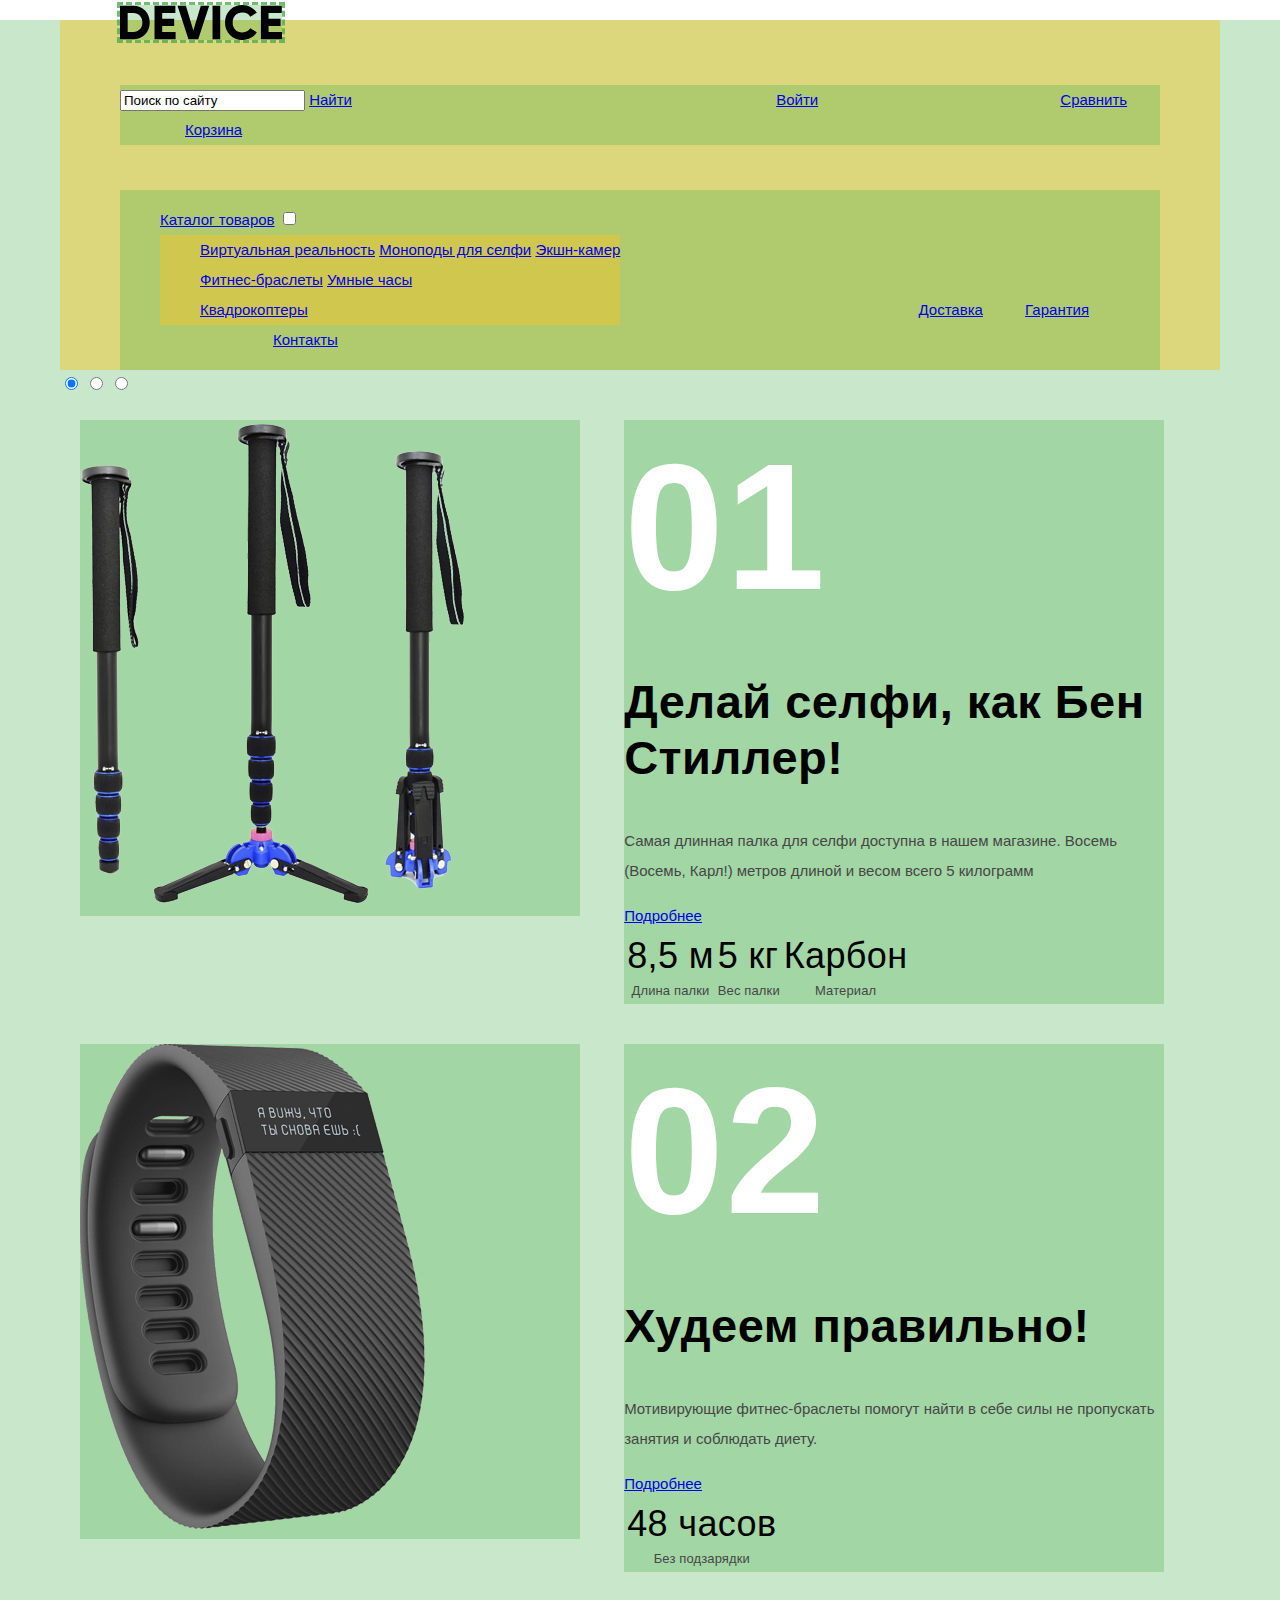
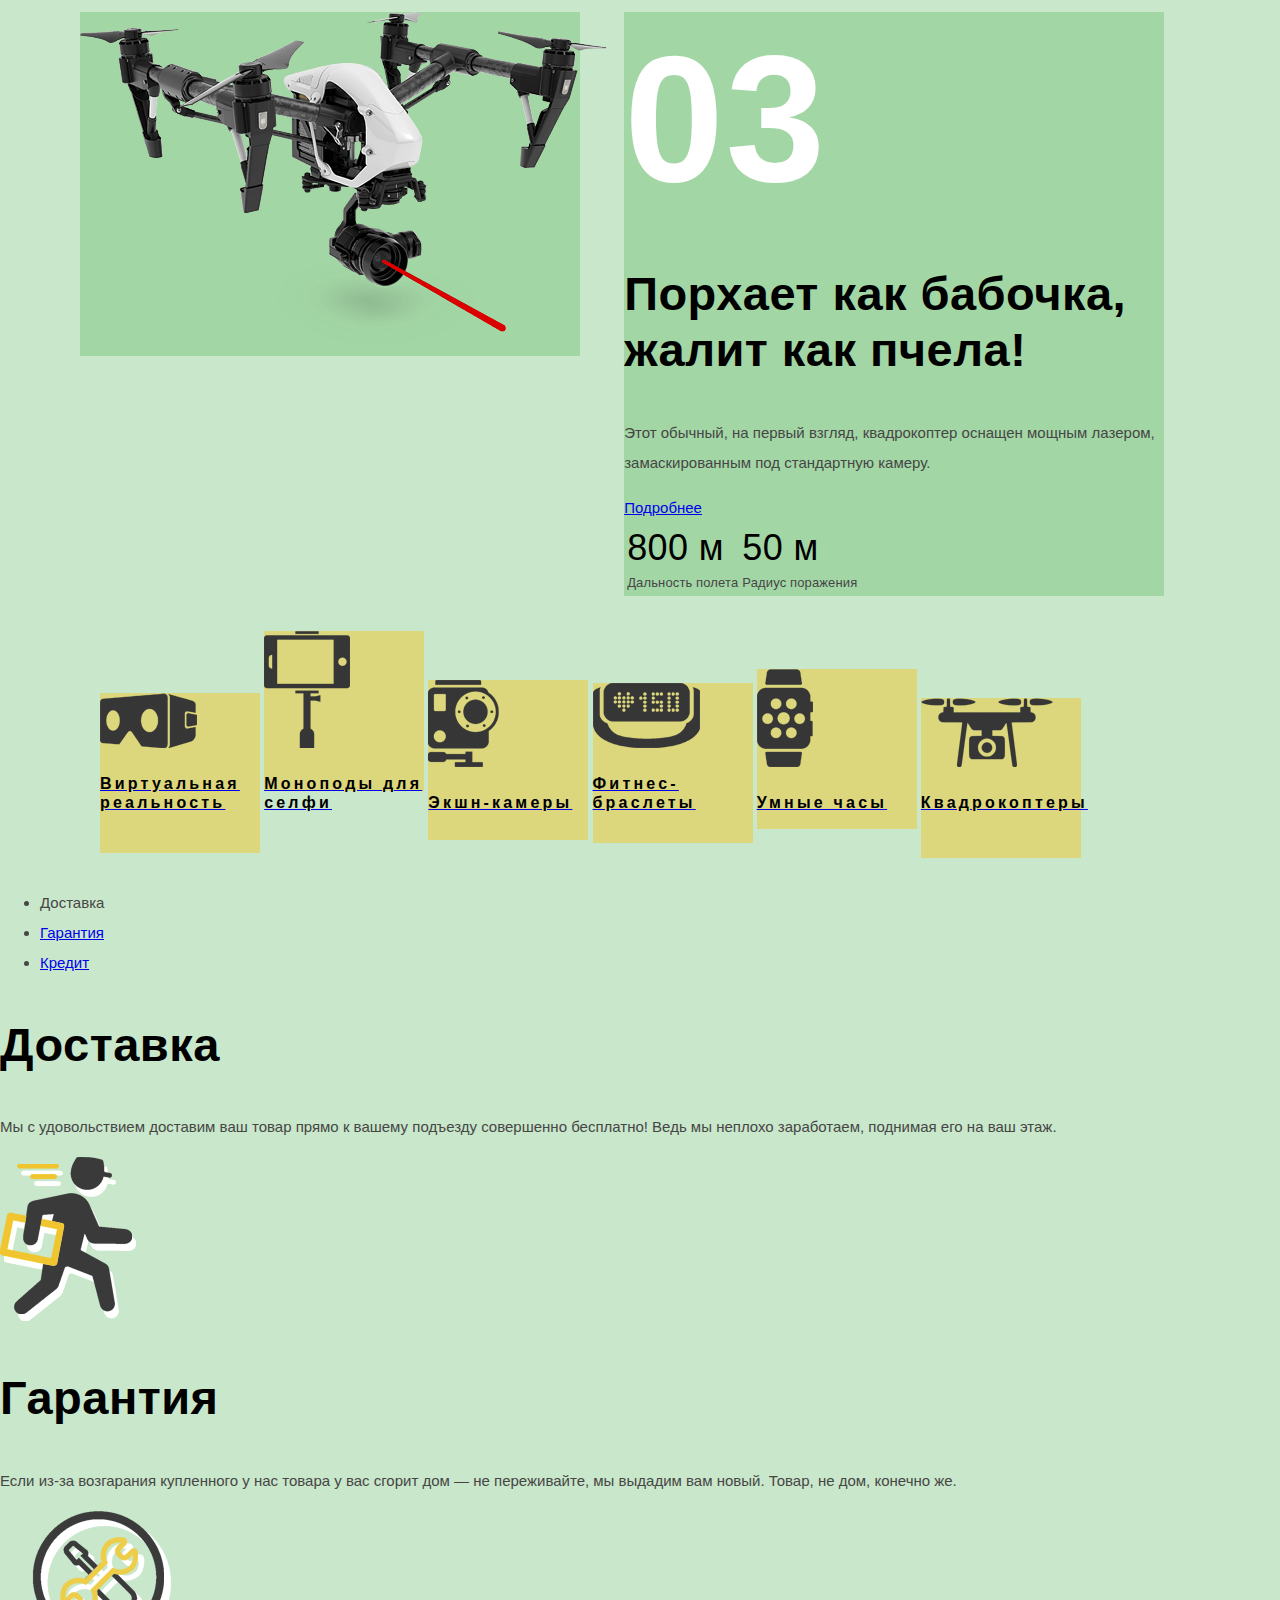
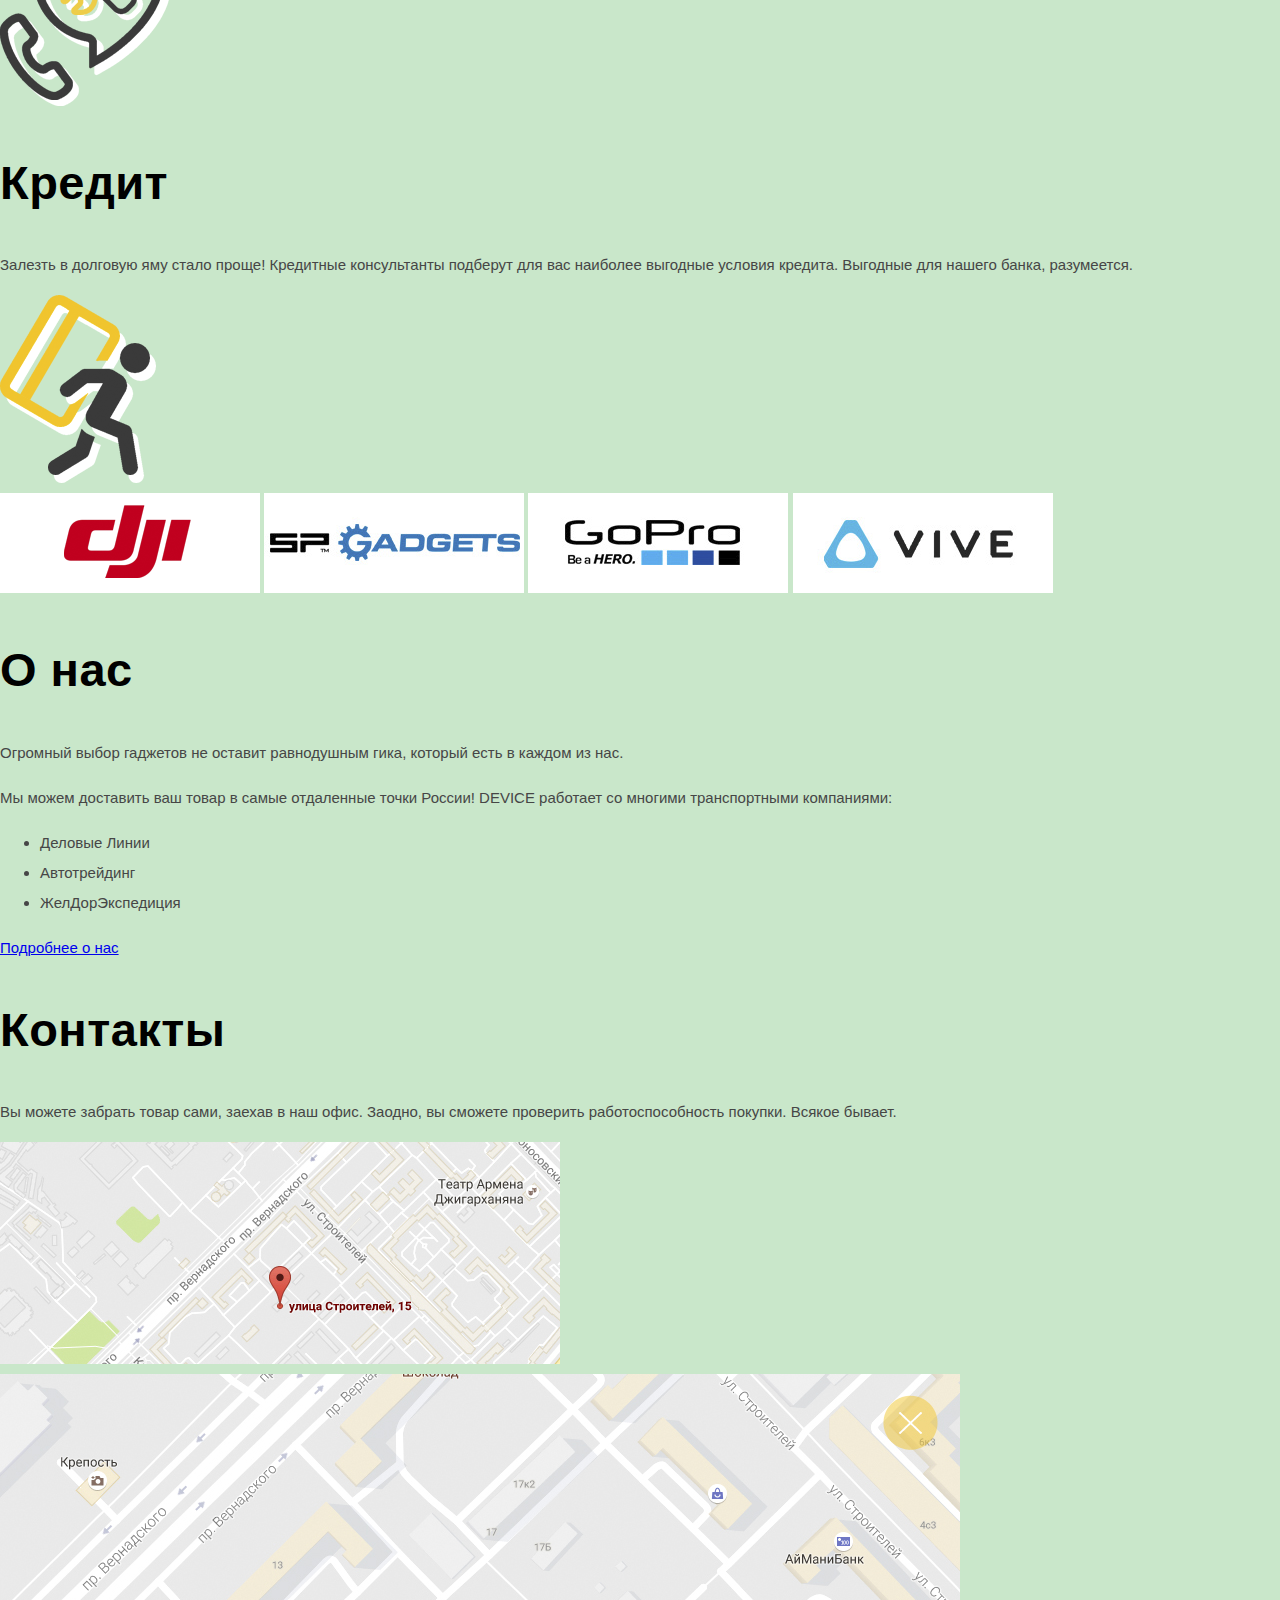
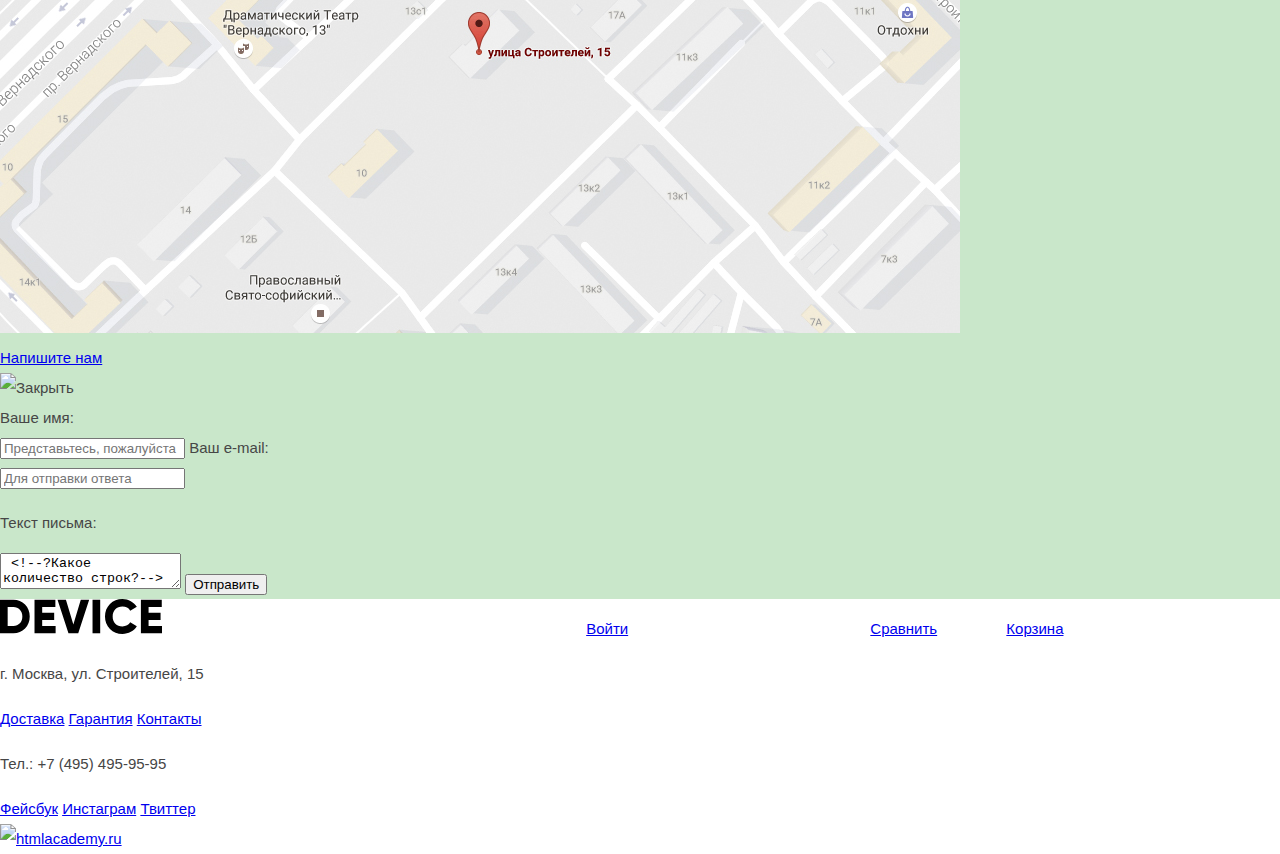
==== index.html @ c446b97e "Правки в главную" ====
<!DOCTYPE html>
<html lang="ru">
  <head>
    <meta charset="utf-8">
    <title>HTML Academy: Девайс</title>
    <link href="css/style.css" rel="stylesheet">
  </head>
  <body>
    <header class="main-header">
      <div class="header-container">
        <img class="header-logo" src="img/logo-device.svg"
        width="162" height="35" alt="Возможно лучший магазин для гиков)">
        <!--Контейнер с полем поиска, ссылками:
        на профиль, выйти, сравнить, корзина-->
        <div class="user-block">
          <input class="user-block-search" type="text" name="search"
          value="Поиск по сайту">
          <a class="btn-search" href="#">Найти</a> <!--?Кнопка Найти уникальная?-->
          <a class="user-block-login" href="#">Войти</a>
          <a class="user-block-compare" href="#">Сравнить</a>
          <a class="user-block-basket" href="#">Корзина</a>
        </div>
        <!--Главное меню и выпадающее-->
        <nav class="main-nav">
          <ul class="main-nav-items">
            <li class="main-nav-item">
              <a class="main-nav-link" href="#">Каталог товаров</a>
              <input class="catalog-menu catalog-menu-active" type="checkbox"
              name="plus">
              <!--Выпадающее меню-->
              <ul id="sub-nav-items-col-1" class="sub-nav-items">
                <li class="sub-nav-item">
                  <a class="sub-nav-link" href="#">Виртуальная реальность</a>
                </li>
                <li class="sub-nav-item">
                  <a class="sub-nav-link" href="#">Моноподы для селфи</a>
                </li>
                <li class="sub-nav-item">
                  <a class="sub-nav-link" href="#">Экшн-камер</a>
                </li>
              </ul>
              <ul id="sub-nav-items-col-2" class="sub-nav-items">
                <li class="sub-nav-item">
                  <a class="sub-nav-link" href="#">Фитнес-браслеты</a>
                </li>
                <li class="sub-nav-item">
                  <a class="sub-nav-link" href="#">Умные часы</a>
                </li>
              </ul>
              <ul id="sub-nav-items-col-3" class="sub-nav-items">
                <li class="sub-nav-item">
                  <a class="sub-nav-link" href="#">Квадрокоптеры</a>
                </li>
              </ul>
            </li>
            <li class="main-nav-item">
              <a class="main-nav-link" href="#">Доставка</a>
            </li>
            <li class="main-nav-item">
              <a class="main-nav-link" href="#">Гарантия</a>
            </li>
            <li class="main-nav-item">
              <a class="main-nav-link" href="#">Контакты</a>
            </li>
          </ul>
        </nav>
      </div>
    </header>
    <main class="page-main">
      <!--Контейнер со слайдерами-->
      <div class="slider-position">
        <div class="slider-container">
          <!--Порядковый индикатор слайдера-->
          <div class="slide-indicator">
            <!--<ul class="slider-choice">
              <li class="choice-item choice-item-active">
                <a></a>
              </li>
              <li class="choice-item">
                <a href="#"></a>
              </li>
              <li class="choice-item">
                <a href="#"></a>
              </li>
            </ul>-->
            <label for="slider-1">
              <input class="choice-item" id="slider-1" type="radio" name="slider-choice" checked>
            </label>
            <label for="slider-2">
              <input class="choice-item" id="slider-2" type="radio" name="slider-choice">
            </label>
            <label for="slider-3">
              <input class="choice-item" id="slider-3" type="radio" name="slider-choice">
            </label>
          </div>
          <!--Первый слайдер-->
          <div id="index-slider-1" class="index-slide">
            <div class="slider-img">
              <img src="img/index-slider-item-1.png" width="384" height="486"
              alt="Самая длинная палка для селфи">
            </div>
            <div class="slider-content">
              <!--Контейнер—черта-->
              <div class="stroke stroke-white"></div>
              <span class="slider-number">01</span>
              <h2 class="index-content-header">Делай селфи, как Бен Стиллер!</h2>
              <p class="slider-content-txt">Самая длинная палка для селфи
                доступна в нашем магазине. Восемь (Восемь, Карл!)
                метров длиной и весом всего 5 килограмм
              </p>
              <!--Ссылка Подробнее с оформлением-->
              <div class="btn-wrap">
                <a class="btn" href="#">Подробнее</a>
                <div class="btn-stroke">
                </div>
              </div>
              <table class="slider-table">
                <tr>
                  <td>8,5 м</td>
                  <td>5 кг</td>
                  <td>Карбон</td>
                </tr>
                <tr>
                  <th>Длина палки</th>
                  <th>Вес палки</th>
                  <th>Материал</th>
                </tr>
              </table>
            </div>
          </div>
          <!--Второй слайдер-->
          <div id="index-slider-2" class="index-slide">
            <div class="slider-img">
              <img src="img/index-slider-item-2.png" width="345" height="485"
              alt="Мотивирующие фитнес-браслеты">
            </div>
            <div class="slider-content">
              <!--Контейнер—черта-->
              <div class="stroke stroke-white"></div>
              <span class="slider-number">02</span>
              <h2 class="index-content-header">Худеем правильно!</h2>
              <p class="slider-content-txt">
                Мотивирующие фитнес-браслеты помогут найти
                в себе силы не пропускать занятия и соблюдать диету.
              </p>
              <!--Ссылка Подробнее с оформлением-->
              <div class="btn-wrap">
                <a class="btn" href="#">Подробнее</a>
                <div class="btn-stroke">
                </div>
              </div>
              <table class="slider-table">
                <tr>
                  <td>48 часов</td>
                </tr>
                <tr>
                  <th>Без подзарядки</th>
                </tr>
              </table>
            </div>
          </div>
          <!--Третий слайдер-->
          <div id="index-slider-3" class="index-slide">
            <div class="slider-img">
              <img src="img/index-slider-item-3.png" width="526" height="334"
              alt="Квадрокоптер оснащен мощным лазером">
            </div>
            <div class="slider-content">
              <!--Контейнер—черта-->
              <div class="stroke stroke-white"></div>
              <span class="slider-number">03</span>
              <h2 class="index-content-header">Порхает как бабочка,
                жалит как пчела!</h2>
              <p class="slider-content-txt">Этот обычный, на первый взгляд,
                квадрокоптер оснащен мощным лазером,
                замаскированным под стандартную камеру.</p>
                <!--Ссылка Подробнее с оформлением-->
                <div class="btn-wrap">
                  <a class="btn" href="#">Подробнее</a>
                  <div class="btn-stroke">
                  </div>
                </div>
              <table class="slider-table">
                <tr>
                  <td>800 м</td>
                  <td>50 м</td>
                </tr>
                <tr>
                  <th>Дальность полета</th>
                  <th>Радиус поражения</th>
                </tr>
              </table>
            </div>
          </div>
        </div>
      </div>
      <!--Контейнер с популярными товарами-->
      <div class="popular-position">
        <div class="popular-container">
          <ul class="popular-items">
            <li class="popular-item">
              <a class="popular-link" href="#">
                <div class="popular-link-square">
                  <img src="img/index-popular-item-1.png" width="97" height="55"
                  alt="Виртуальная реальность">
                </div>
                <p>Виртуальная реальность</p>
              </a>
            </li>
            <li class="popular-item">
              <a class="popular-link" href="#">
                <div class="popular-link-square">
                  <img src="img/index-popular-item-2.png" width="86" height="117"
                  alt="Моноподы для селфи">
                </div>
                <p>Моноподы для селфи</p>
              </a>
            </li>
            <li class="popular-item">
              <a class="popular-link" href="#">
                <div class="popular-link-square">
                  <img src="img/index-popular-item-3.png" width="71" height="87"
                  alt="Экшн-камеры">
                </div>
                <p>Экшн-камеры</p>
              </a>
            </li>
            <li class="popular-item">
              <a class="popular-link" href="#">
                <div class="popular-link-square">
                  <img src="img/index-popular-item-4.png" width="107" height="65"
                  alt="Фитнес-браслеты">
                </div>
                <p>Фитнес-браслеты</p>
              </a>
            </li>
            <li class="popular-item">
              <a class="popular-link" href="#">
                <div class="popular-link-square">
                  <img src="img/index-popular-item-5.png" width="56" height="98"
                  alt="Умные часы">
                </div>
                <p>Умные часы</p>
              </a>
            </li>
            <li class="popular-item">
              <a class="popular-link" href="#">
                <div class="popular-link-square">
                  <img src="img/index-popular-item-6.png" width="132" height="69"
                  alt="Квадрокоптеры">
                </div>
                <p>Квадрокоптеры</p>
              </a>
            </li>
          </ul>
        </div>
      </div>
      <!--Доставка Гарантия Кредит-->
      <div class="services-position"> <!--?Для этого контейнера будем прописывать серый фон?-->
        <div class="services-container">
          <ul class="services-items">
            <li class="services-item services-item-active"><a>Доставка</a></li>
            <li class="services-item"><a href="#">Гарантия</a></li>
            <li class="services-item"><a href="#">Кредит</a></li>
          </ul>
          <div id="services-slider-1" class="services-slide">
            <div class="services-slide-content">
              <h2 class="index-content-header">Доставка</h2>
              <p class="services-item-txt">Мы с удовольствием доставим ваш товар
                прямо к вашему подъезду совершенно бесплатно!
                Ведь мы неплохо заработаем, поднимая его на ваш этаж.
              </p>
            </div>
            <div class="services-slide-sign">
              <img class="services-img" src="img/index-services-delivery-1.png"
              width="136" height="164" alt="Доставка">
            </div>
          </div>
          <div id="services-slider-2" class="services-slide">
            <div class="services-slide-content">
              <h2 class="index-content-header">Гарантия</h2>
              <p class="services-item-txt">Если из-за возгарания купленного у нас
                товара у вас сгорит дом — не переживайте, мы выдадим вам новый.
                Товар, не дом, конечно же.
              </p>
            </div>
            <div class="services-slide-sign">
              <img class="services-img" src="img/index-services-warranty-2.png"
              width="171" height="195" alt="Гарантия">
            </div>
          </div>
          <div id="services-slider-3" class="services-slide">
            <div class="services-slide-content">
              <h2 class="index-content-header">Кредит</h2>
              <p class="services-item-txt">Залезть в долговую яму стало проще!
                Кредитные консультанты подберут для вас наиболее выгодные условия
                кредита. Выгодные для нашего банка, разумеется.
              </p>
            </div>
            <div class="services-slide-sign">
              <img class="services-img" src="img/index-services-credit-3.png"
              width="156" height="188" alt="Кредит">
            </div>
          </div>
        </div>
      </div>
      <!--Логотипы партнеров-->
      <div class="index-logos-position">
        <div class="index-logos-container">
          <img class="index-logos-item" src="img/index-logos-dji-1.png"
          width="260" height="100" alt="DJI">
          <img class="index-logos-item" src="img/index-logos-spgadgets-2.png"
          width="260" height="100" alt="SP Gadjets">
          <img class="index-logos-item" src="img/index-logos-gopro-3.png"
          width="260" height="100" alt="Go Pro">
          <img class="index-logos-item" src="img/index-logos-vive-4.png"
          width="260" height="100" alt="VIVE">
        </div>
      </div>
      <!--О нас и Контакты-->
      <div class="info-contacts-position">
        <div class="info-contacts-container">
          <!--О нас-->
          <div class="info-contacts-about">
            <div class="stroke stroke-black">
            </div>
            <h2 class="index-content-header">О нас</h2>
            <p class="about-us-txt">Огромный выбор гаджетов
              не оставит равнодушным гика, который есть в каждом из нас.
            </p>
            <p class="about-us-txt">Мы можем доставить ваш товар
              в самые отдаленные точки России! DEVICE работает со многими
              транспортными компаниями:
            </p>
            <!--Список транспортных компаний-->
            <ul class="about-us-trans-partners">
              <li class="trans-partners-item">
                Деловые Линии
              </li>
              <li class="trans-partners-item">
                Автотрейдинг
              </li>
              <li class="trans-partners-item">
                ЖелДорЭкспедиция
              </li>
            </ul>
            <a class="btn" href="#">Подробнее о нас</a>
          </div>
          <!--Контакты-->
          <div class="info-contacts-find-us">
            <div class="stroke stroke-black">
            </div>
            <h2 class="index-content-header">Контакты</h2>
            <p class="find-us-txt">Вы можете забрать товар сами,
              заехав в наш офис. Заодно, вы сможете проверить работоспособность
              покупки. Всякое бывает.
            </p>
            <a class="find-us-map">
              <img src="img/index-map-1.jpg" width="560px" height="222px"
              alt="Карта">
            </a>
            <!--Попап с картой-->
            <div class="find-us-map-popup">
              <img src="img/index-map-popup-2.jpg" width="960px" height="559px"
              alt="Карта">
              <a class="btn btn-close"></a>
            </div>
            <a class="btn" href="#">Напишите нам</a>
            <!--Контейнер с формой обратной связи-->
            <div class="form-write-us-card">
              <!--Закрыть форму-->
              <a class="btn btn-close">
                <img src="http://placehold.it/150x100" width="54px"
                height="54px" alt="Закрыть"></a>
              <form class="form-write-us" action="" method="post"> <!--?Какой action=""?-->
                <label>Ваше имя:<br>
                  <input id="customer-name" type="text" name="name" value=""
                  placeholder="Представьтесь, пожалуйста">
                </label>
                <label>Ваш e-mail:<br>
                  <input id="customer-email" type="email" name="email" value=""
                  placeholder="Для отправки ответа">
                </label>
                <p>Текст письма:</p>
                <textarea id="customer-comment" name="comment" rows=""> <!--?Какое количество строк?-->
                  В свободной форме
                </textarea>
                <button class="btn" type="button">Отправить</button>
              </form>
            </div>
          </div>
        </div>
      </div>
    </main>
    <footer class="main-footer">
      <div class="footer-container">
        <!--Контейнер с лого, войти, сравнить, корзина-->
        <div class="footer-user-block">
          <img class="footer-logo" src="img/logo-device.svg"
          width="162" height="35" alt="Возможно лучший магазин для гиков)">
          <a class="user-block-login" href="#">Войти</a>
          <a class="user-block-compare" href="#">Сравнить</a>
          <a class="user-block-basket" href="#">Корзина</a>
        </div>
        <!--Контейнер с телефоном, пунктами меню-->
        <div class="footer-nav-contacts">
          <p class="footer-address">г. Москва, ул. Строителей, 15</p>
          <a class="footer-nav-link" href="#">Доставка</a>
          <a class="footer-nav-link" href="#">Гарантия</a>
          <a class="footer-nav-link" href="#">Контакты</a>
          <p class="footer-phone">Тел.: +7 (495) 495-95-95</p>
        </div>
        <!--Контейнер с чертой, кнопками соцсетей, ссылкой на HTML academy-->
        <div class="footer-social">
          <div class="stroke stroke-yellow"></div>
          <div class="footer-social-items">
            <a class="social-btn social-btn-fb" href="#">Фейсбук</a>
            <a class="social-btn social-btn-insta" href="#">Инстаграм</a>
            <a class="social-btn social-btn-twi" href="#">Твиттер</a>
          </div>
          <div class="footer-copyright">
            <a class="footer-copyright-link"
            href="https://htmlacademy.ru/intensive/htmlcss">
              <img src="img/icon-HTMLacademy-logo.svg" width="27px" height="34px"
              alt="htmlacademy.ru">
            </a>
          </div>
        </div>
      </div>
    </footer>
</body>
</html>
---- css/style.css ----
@import "header.css";
 @import "user_block.css";
 @import "main_nav.css";
 @import "page_main.css";
 @import "sliders.css";
 @import "popular.css";

body {
  font: 300 15px / 30px OpenSans, sans-serif;
  color: #464646;
  margin: 0;
  padding: 0;
}

* {
  box-sizing: border-box;
}


/*Заголовок (слайдер)*/
.index-content-header {
  font: 800 47px / 56.4px Gilroy, sans-serif;
  letter-spacing: 0.47px;
  color: #000000;
}

/*Порядковый номер (слайдер)*/
.slider-number {
  font: 800 179.2px / 215.04px Gilroy, sans-serif;
  letter-spacing: 1.792px;
  color: #ffffff;
}

/*Заголовок таблицы (слайдер)*/
.slider-table th {
  font: 300 13px / 20px Open Sans, sans-serif;
  letter-spacing: 0.13px;
  color: #464646;
}

/*Текст в таблице (слайдер)*/
.slider-table td {
  font: 300 36px / 43.2px Gilroy, sans-serif;
  letter-spacing: 0.36px;
  color: #000000;
}

/*Заголовок каталога*/
.main-title {
  font: 800 47px / 56.4px Gilroy, sans-serif;
  letter-spacing: 0.47px;
  color: #000000;
}

/*Заголовок фильтра*/
.filter-title {
  font: 800 16px / 19.2px Gilroy, sans-serif;
  letter-spacing: 3.2px;
  color: #000000;
}

/*Заголовок сортировки*/
.catalog-sort-title {
  font: 800 16px / 19.2px Gilroy, sans-serif;
  letter-spacing: 3.2px;
  color: #000000;
}
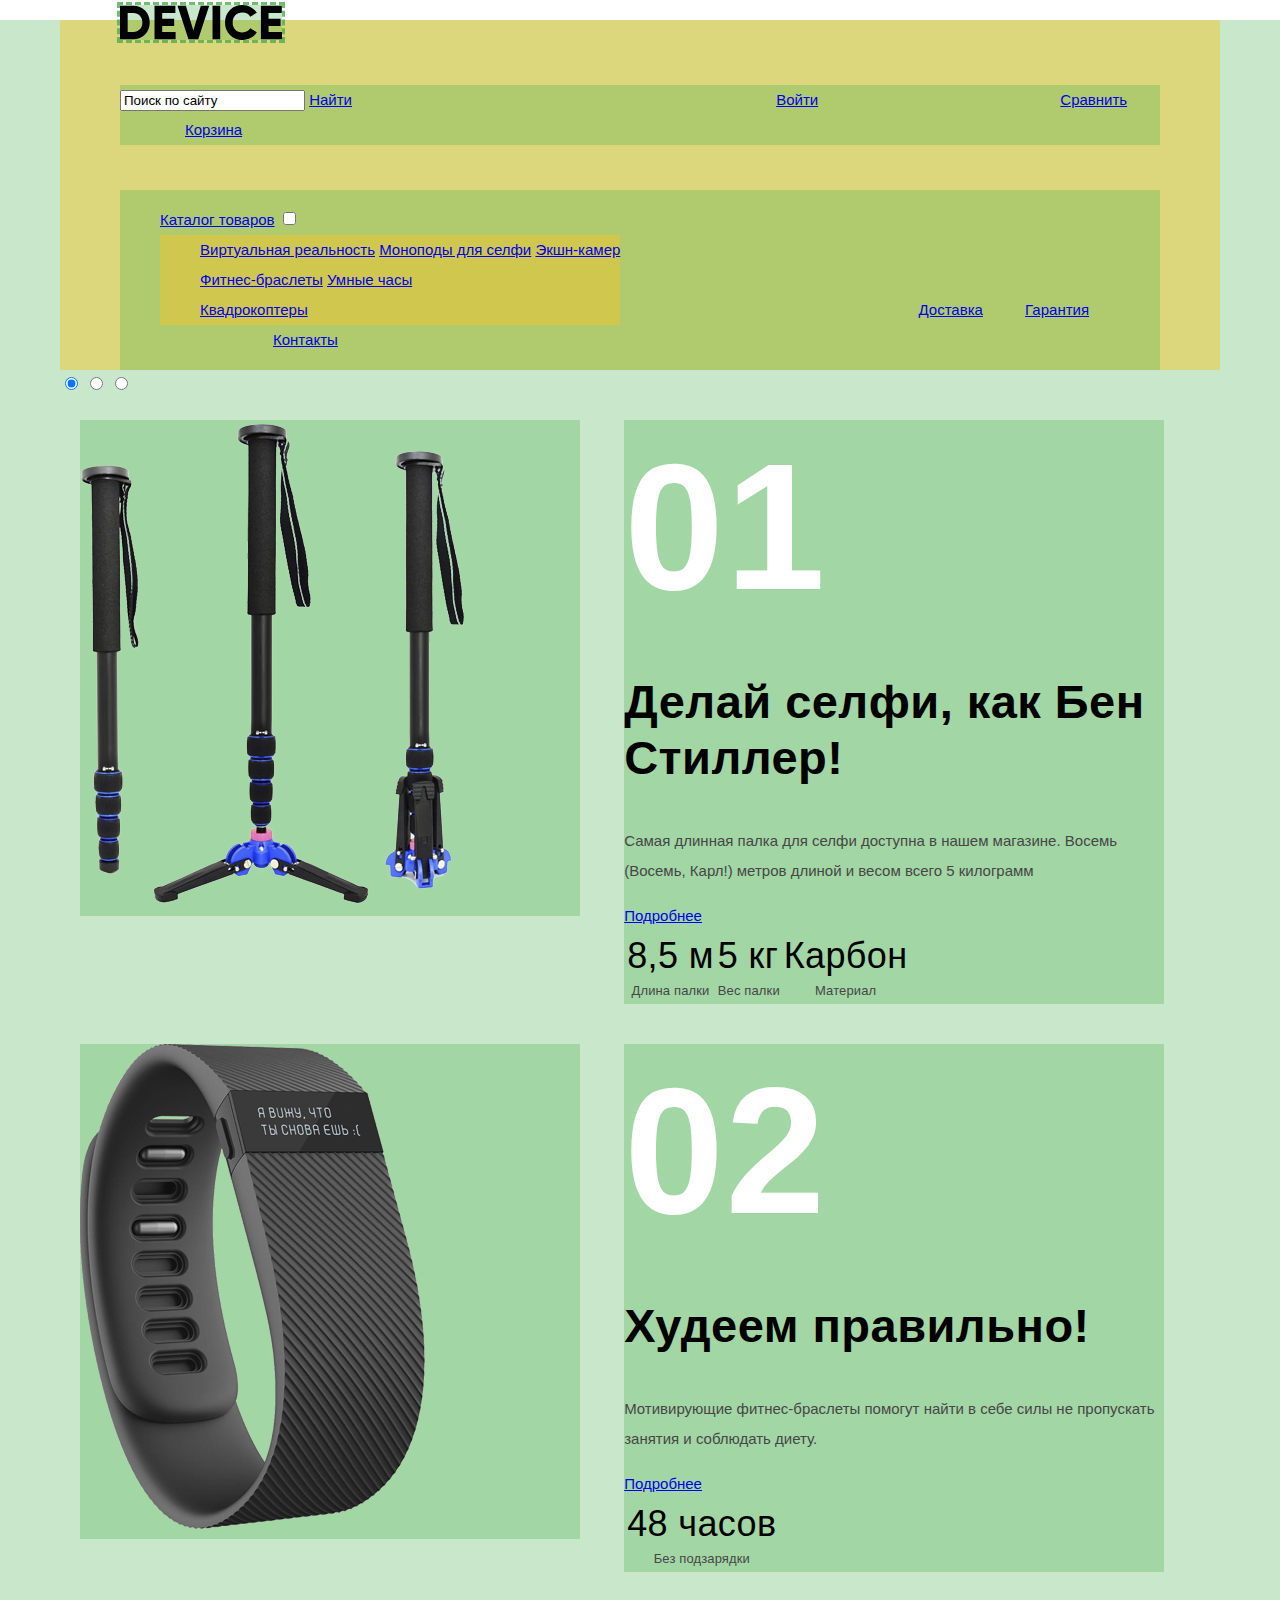
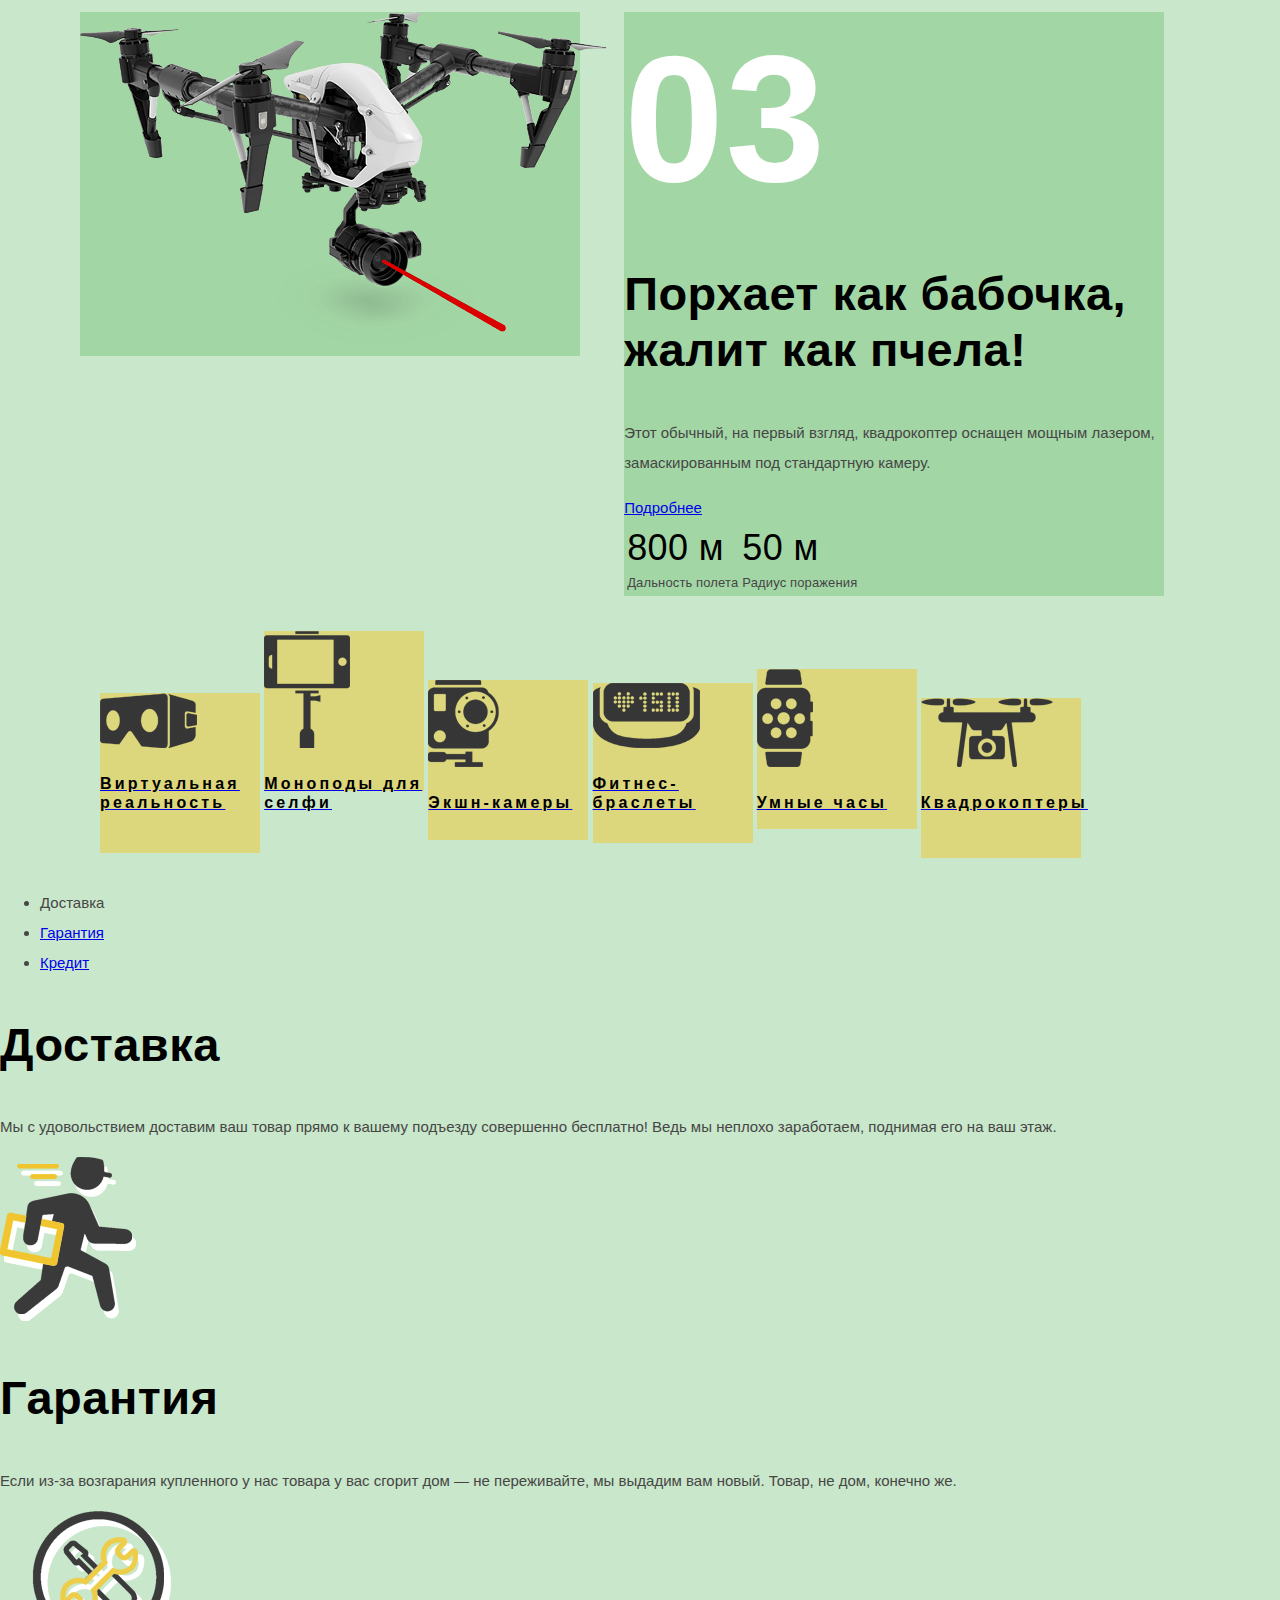
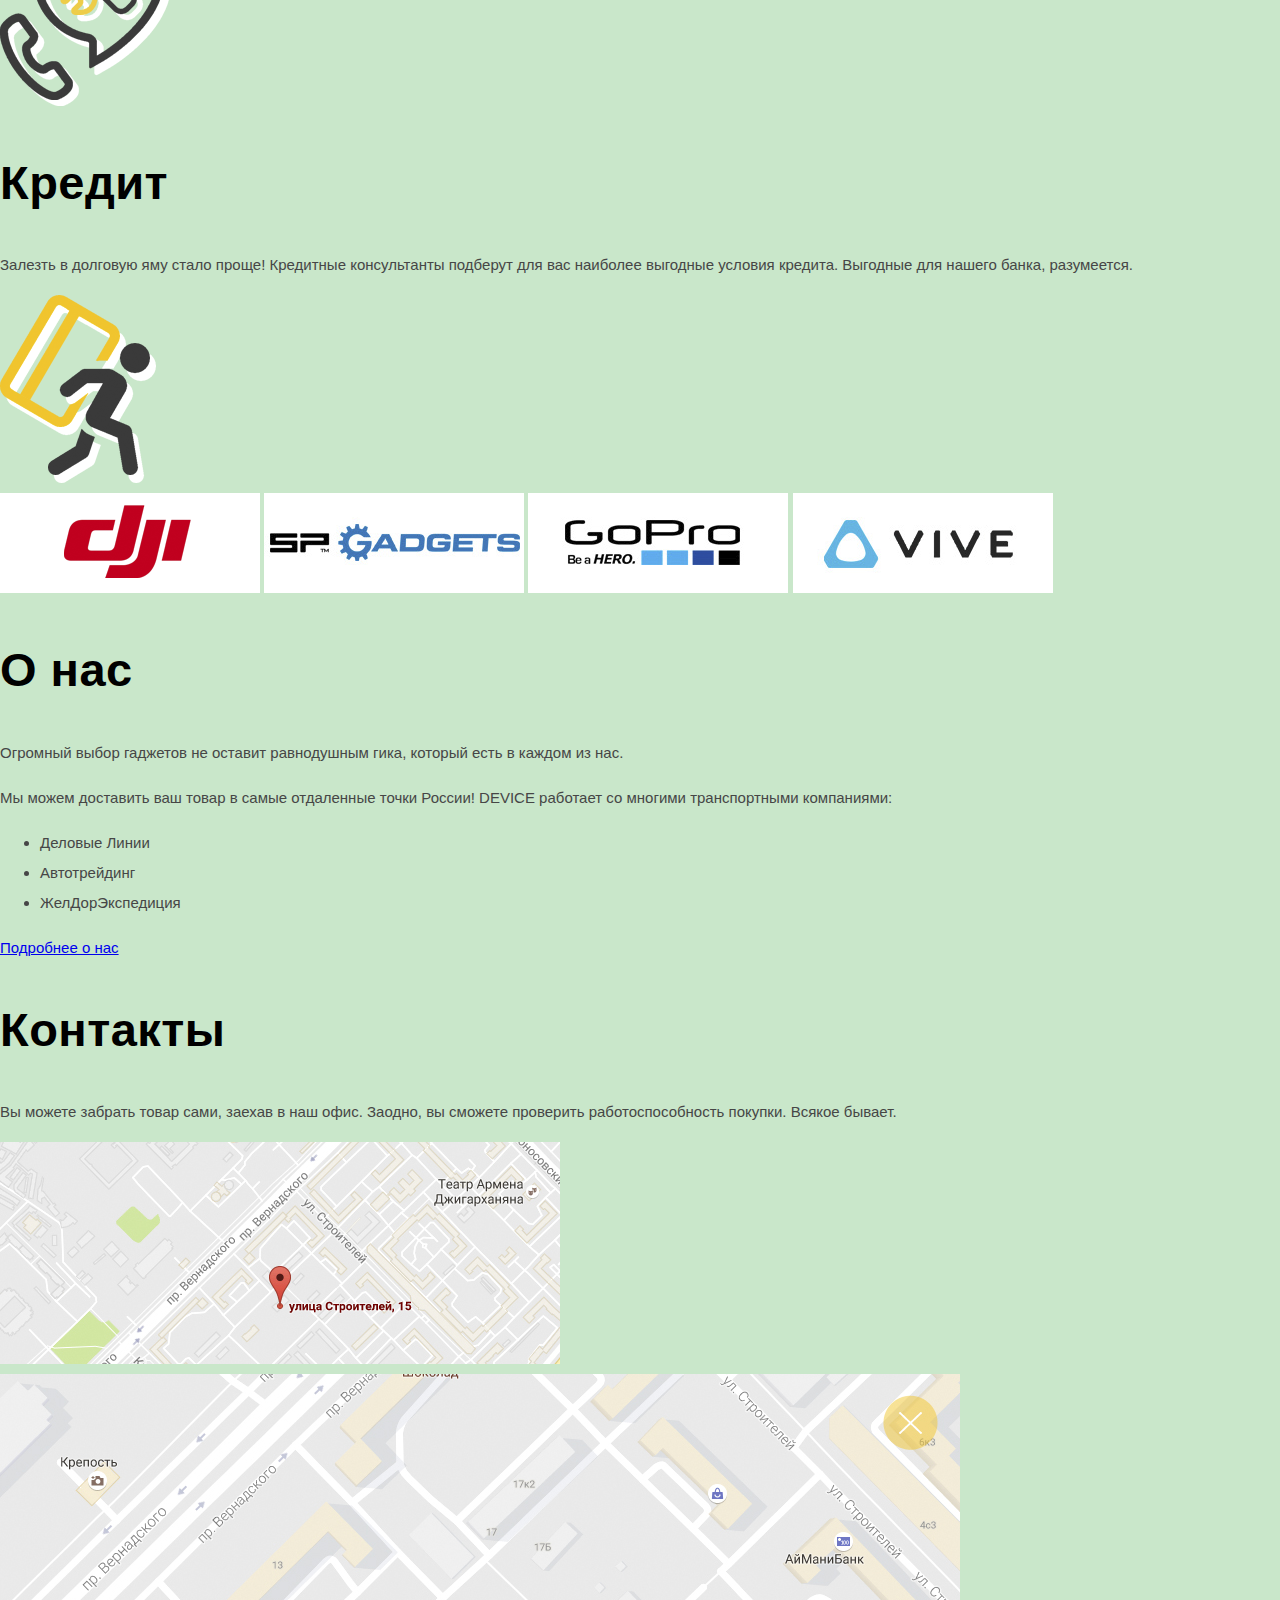
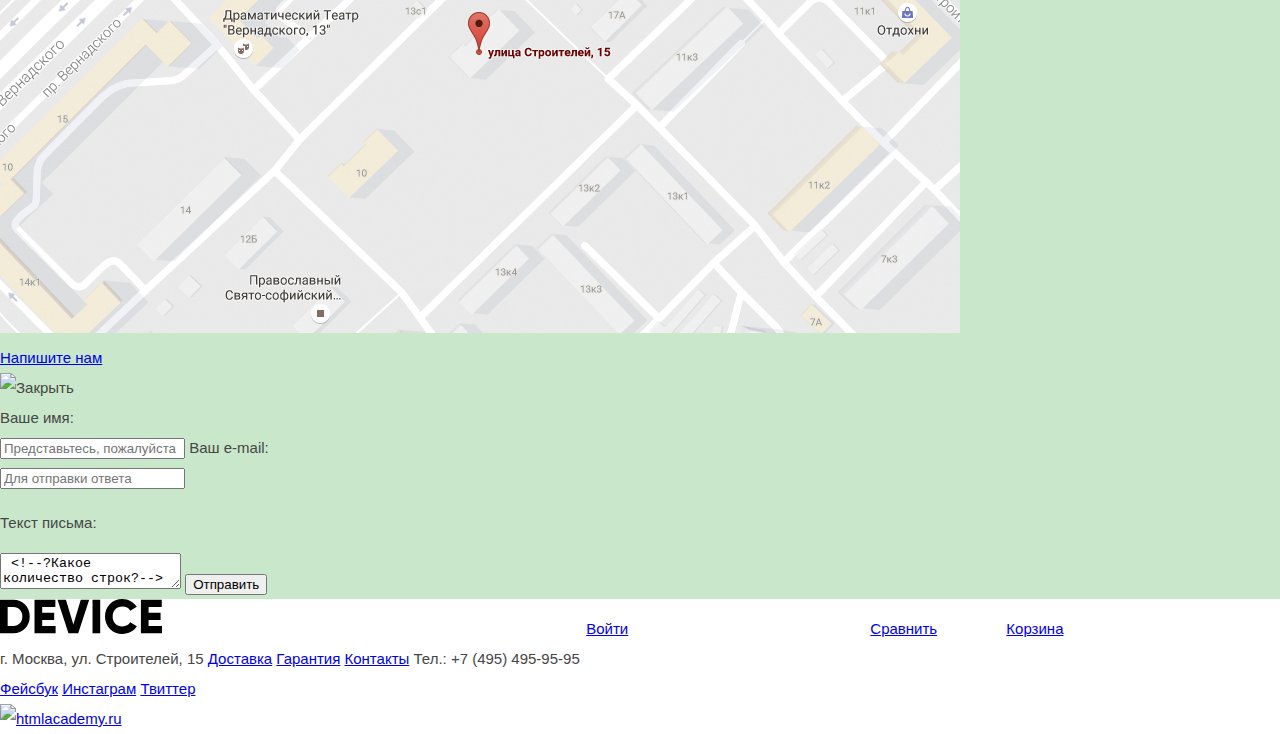
==== commit 080c458e: "Правки в Главную" ====
--- a/index.html
+++ b/index.html
@@ -404,11 +404,11 @@
         </div>
         <!--Контейнер с телефоном, пунктами меню-->
         <div class="footer-nav-contacts">
-          <p class="footer-address">г. Москва, ул. Строителей, 15</p>
+          <span class="footer-address">г. Москва, ул. Строителей, 15</span>
           <a class="footer-nav-link" href="#">Доставка</a>
           <a class="footer-nav-link" href="#">Гарантия</a>
           <a class="footer-nav-link" href="#">Контакты</a>
-          <p class="footer-phone">Тел.: +7 (495) 495-95-95</p>
+          <span class="footer-phone">Тел.: +7 (495) 495-95-95</span>
         </div>
         <!--Контейнер с чертой, кнопками соцсетей, ссылкой на HTML academy-->
         <div class="footer-social">
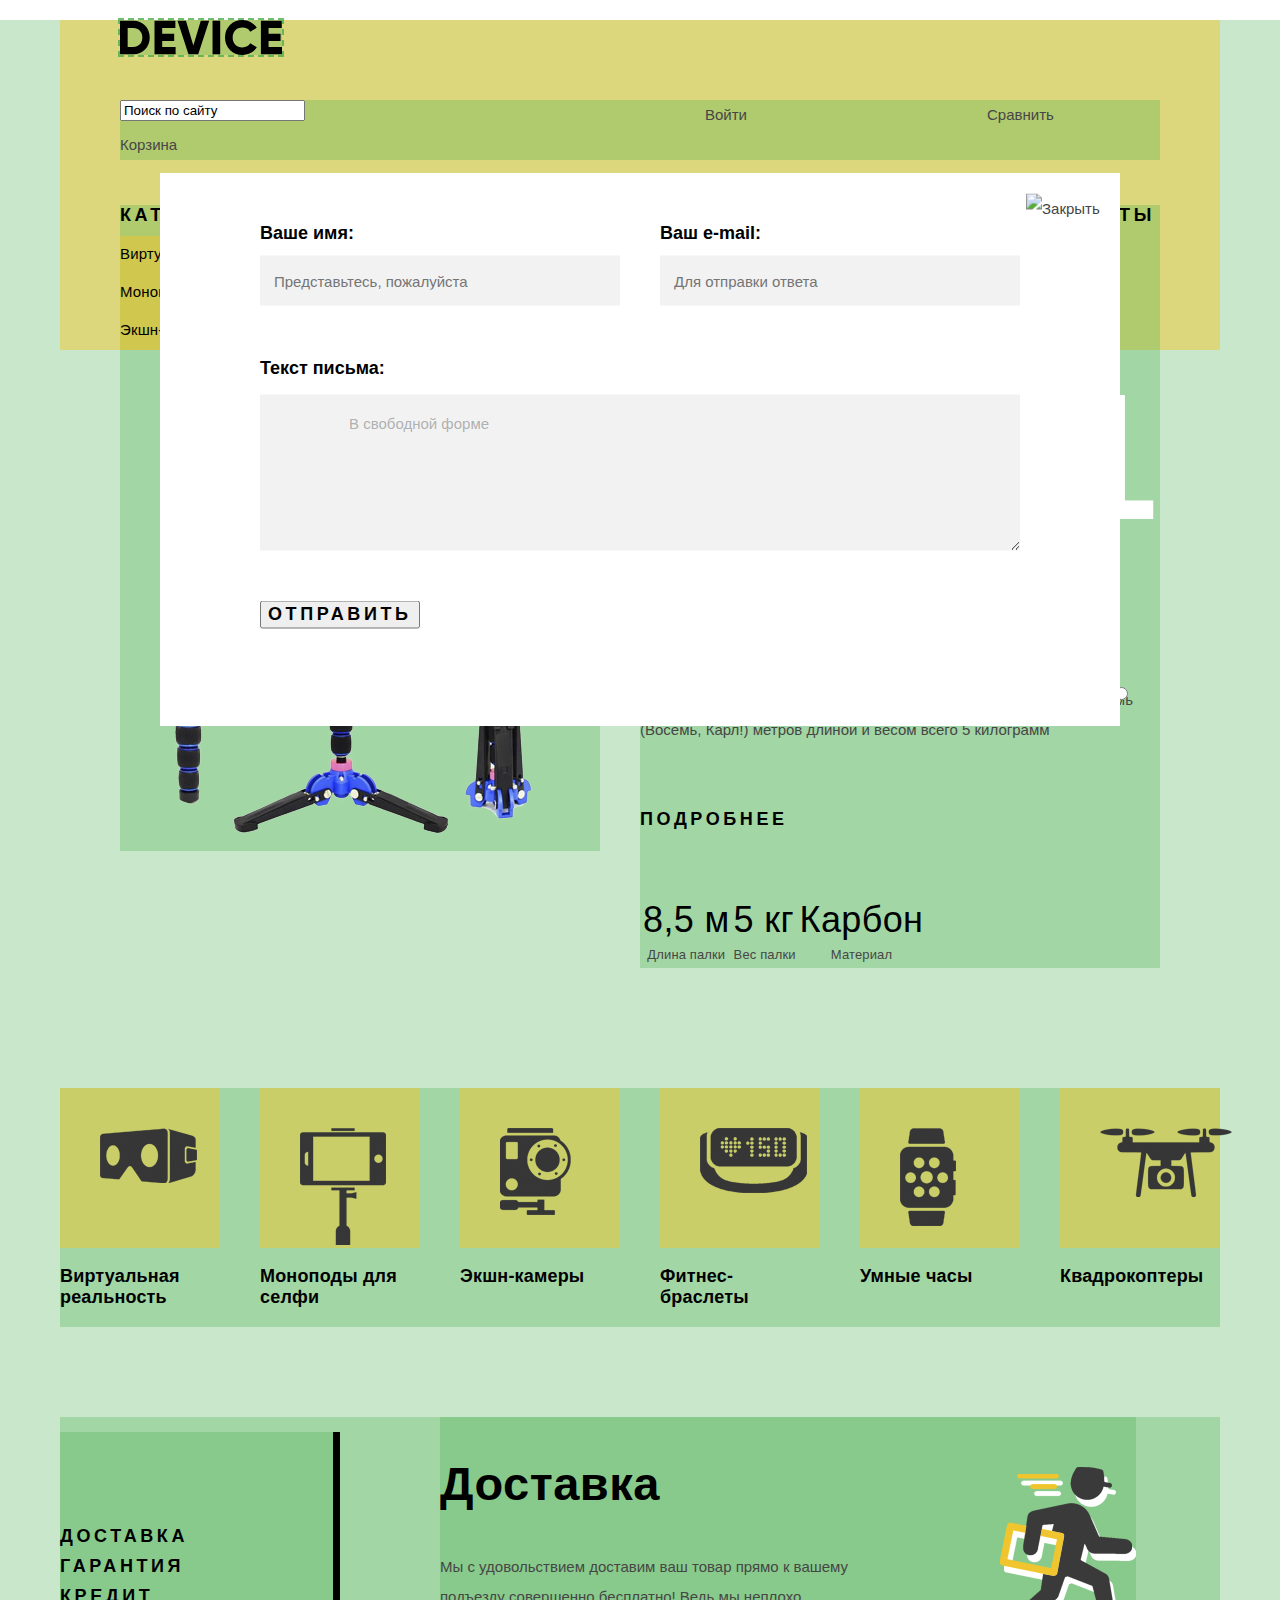
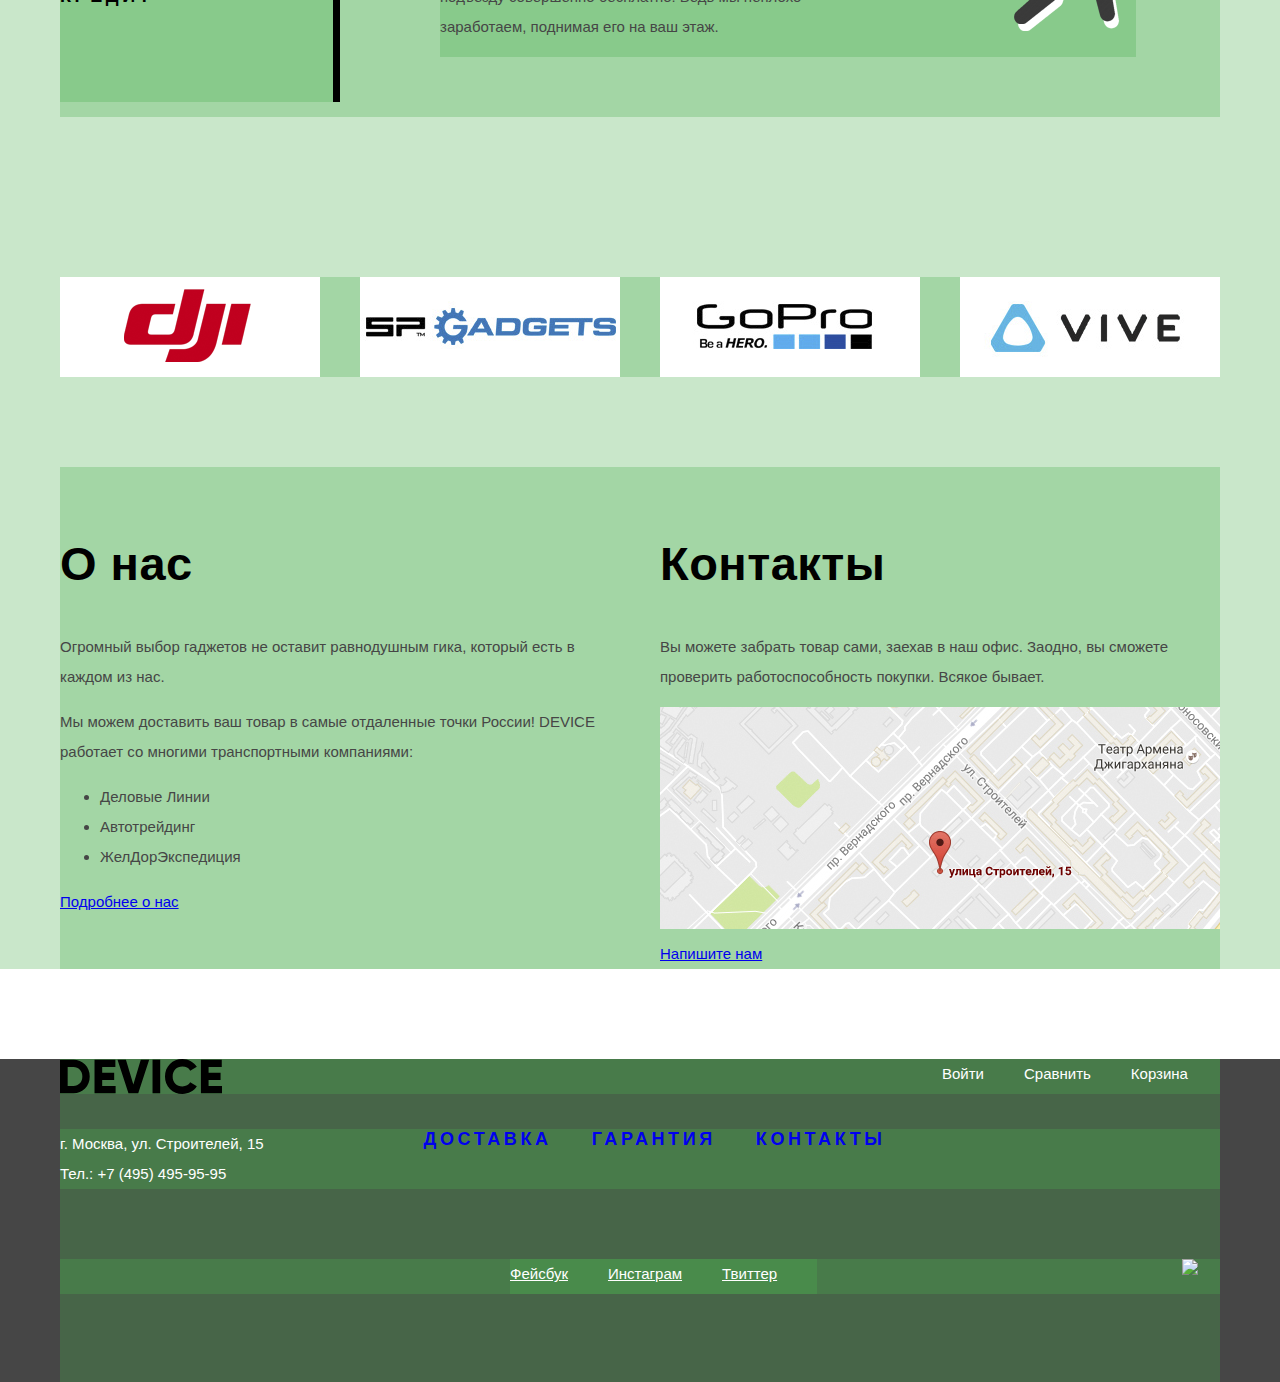
==== commit ab1a3204: "Правки в сетке Главной" ====
--- a/index.html
+++ b/index.html
@@ -24,34 +24,38 @@
         <nav class="main-nav">
           <ul class="main-nav-items">
             <li class="main-nav-item">
-              <a class="main-nav-link" href="#">Каталог товаров</a>
-              <input class="catalog-menu catalog-menu-active" type="checkbox"
-              name="plus">
+              <div class="main-nav-link-main">
+                <a class="main-nav-link" href="#">Каталог товаров</a>
+                <input class="catalog-menu catalog-menu-active" type="checkbox"
+                name="plus">
+              </div>
               <!--Выпадающее меню-->
-              <ul id="sub-nav-items-col-1" class="sub-nav-items">
-                <li class="sub-nav-item">
-                  <a class="sub-nav-link" href="#">Виртуальная реальность</a>
-                </li>
-                <li class="sub-nav-item">
-                  <a class="sub-nav-link" href="#">Моноподы для селфи</a>
-                </li>
-                <li class="sub-nav-item">
-                  <a class="sub-nav-link" href="#">Экшн-камер</a>
-                </li>
-              </ul>
-              <ul id="sub-nav-items-col-2" class="sub-nav-items">
-                <li class="sub-nav-item">
-                  <a class="sub-nav-link" href="#">Фитнес-браслеты</a>
-                </li>
-                <li class="sub-nav-item">
-                  <a class="sub-nav-link" href="#">Умные часы</a>
-                </li>
-              </ul>
-              <ul id="sub-nav-items-col-3" class="sub-nav-items">
-                <li class="sub-nav-item">
-                  <a class="sub-nav-link" href="#">Квадрокоптеры</a>
-                </li>
-              </ul>
+              <div class="main-nav-link-sub">
+                <ul id="sub-nav-items-col-1" class="sub-nav-items">
+                  <li class="sub-nav-item">
+                    <a class="sub-nav-link" href="#">Виртуальная реальность</a>
+                  </li>
+                  <li class="sub-nav-item">
+                    <a class="sub-nav-link" href="#">Моноподы для селфи</a>
+                  </li>
+                  <li class="sub-nav-item">
+                    <a class="sub-nav-link" href="#">Экшн-камеры</a>
+                  </li>
+                </ul>
+                <ul id="sub-nav-items-col-2" class="sub-nav-items">
+                  <li class="sub-nav-item">
+                    <a class="sub-nav-link" href="#">Фитнес-браслеты</a>
+                  </li>
+                  <li class="sub-nav-item">
+                    <a class="sub-nav-link" href="#">Умные часы</a>
+                  </li>
+                </ul>
+                <ul id="sub-nav-items-col-3" class="sub-nav-items">
+                  <li class="sub-nav-item">
+                    <a class="sub-nav-link" href="#">Квадрокоптеры</a>
+                  </li>
+                </ul>
+              </div>
             </li>
             <li class="main-nav-item">
               <a class="main-nav-link" href="#">Доставка</a>
@@ -382,7 +386,7 @@
                   placeholder="Для отправки ответа">
                 </label>
                 <p>Текст письма:</p>
-                <textarea id="customer-comment" name="comment" rows=""> <!--?Какое количество строк?-->
+                <textarea id="customer-comment" name="comment" rows="">
                   В свободной форме
                 </textarea>
                 <button class="btn" type="button">Отправить</button>
--- a/css/style.css
+++ b/css/style.css
@@ -1,9 +1,14 @@
  @import "header.css";
  @import "user_block.css";
- @import "main_nav.css";
+ @import "main_nav2.css";
  @import "page_main.css";
  @import "sliders.css";
  @import "popular.css";
+ @import "services.css";
+ @import "logos.css";
+ @import "about_contacts.css";
+ @import "footer2.css";
+ @import "write_us.css";
 
 body {
   font: 300 15px / 30px OpenSans, sans-serif;
@@ -17,33 +22,7 @@
 }
 
 
-/*Заголовок (слайдер)*/
-.index-content-header {
-  font: 800 47px / 56.4px Gilroy, sans-serif;
-  letter-spacing: 0.47px;
-  color: #000000;
-}
 
-/*Порядковый номер (слайдер)*/
-.slider-number {
-  font: 800 179.2px / 215.04px Gilroy, sans-serif;
-  letter-spacing: 1.792px;
-  color: #ffffff;
-}
-
-/*Заголовок таблицы (слайдер)*/
-.slider-table th {
-  font: 300 13px / 20px Open Sans, sans-serif;
-  letter-spacing: 0.13px;
-  color: #464646;
-}
-
-/*Текст в таблице (слайдер)*/
-.slider-table td {
-  font: 300 36px / 43.2px Gilroy, sans-serif;
-  letter-spacing: 0.36px;
-  color: #000000;
-}
 
 /*Заголовок каталога*/
 .main-title {
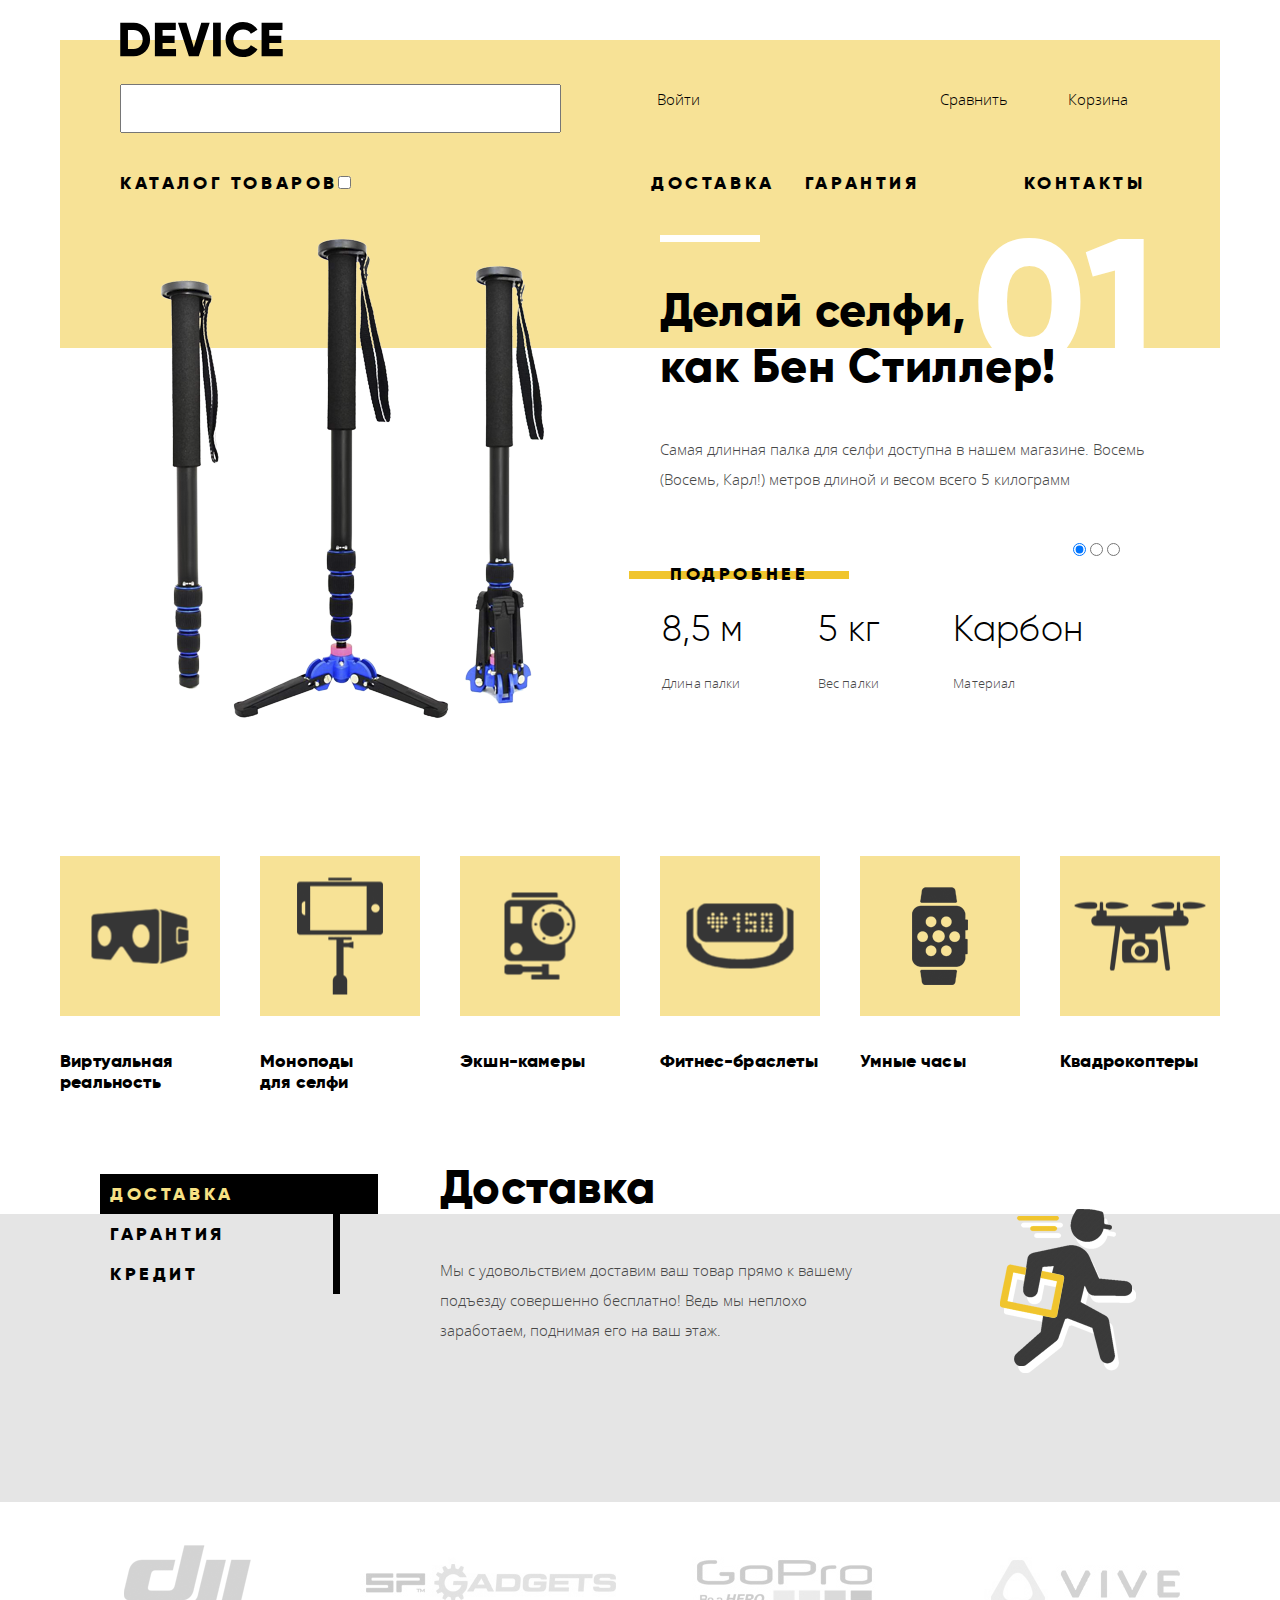
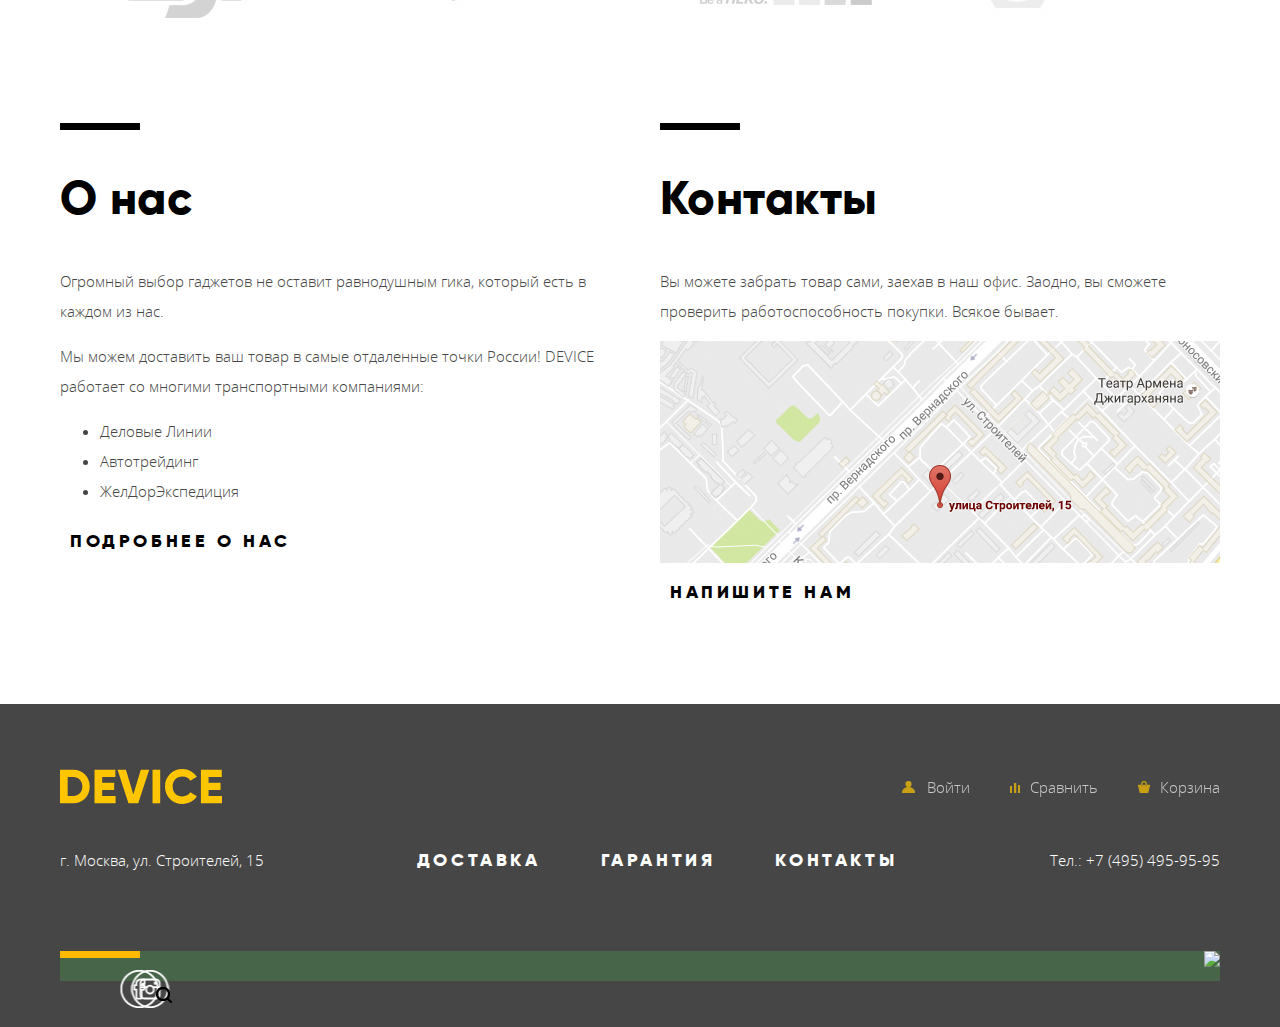
==== commit 577142d3: "Декоративные элементы на Главной" ====
--- a/index.html
+++ b/index.html
@@ -3,19 +3,20 @@
   <head>
     <meta charset="utf-8">
     <title>HTML Academy: Девайс</title>
+    <link href="css/normalize.css" rel="stylesheet">
     <link href="css/style.css" rel="stylesheet">
   </head>
   <body>
     <header class="main-header">
       <div class="header-container">
         <img class="header-logo" src="img/logo-device.svg"
-        width="162" height="35" alt="Возможно лучший магазин для гиков)">
+        width="163" height="35" alt="Возможно лучший магазин для гиков)">
         <!--Контейнер с полем поиска, ссылками:
         на профиль, выйти, сравнить, корзина-->
         <div class="user-block">
           <input class="user-block-search" type="text" name="search"
           value="Поиск по сайту">
-          <a class="btn-search" href="#">Найти</a> <!--?Кнопка Найти уникальная?-->
+          <a class="btn-search" href="#">Найти</a>
           <a class="user-block-login" href="#">Войти</a>
           <a class="user-block-compare" href="#">Сравнить</a>
           <a class="user-block-basket" href="#">Корзина</a>
@@ -76,17 +77,6 @@
         <div class="slider-container">
           <!--Порядковый индикатор слайдера-->
           <div class="slide-indicator">
-            <!--<ul class="slider-choice">
-              <li class="choice-item choice-item-active">
-                <a></a>
-              </li>
-              <li class="choice-item">
-                <a href="#"></a>
-              </li>
-              <li class="choice-item">
-                <a href="#"></a>
-              </li>
-            </ul>-->
             <label for="slider-1">
               <input class="choice-item" id="slider-1" type="radio" name="slider-choice" checked>
             </label>
@@ -97,8 +87,11 @@
               <input class="choice-item" id="slider-3" type="radio" name="slider-choice">
             </label>
           </div>
+          <!--Шапка слайдера-->
+          <div class="slide-hat">
+          </div>
           <!--Первый слайдер-->
-          <div id="index-slider-1" class="index-slide">
+          <div id="index-slider-1" class="index-slide index-slide-active">
             <div class="slider-img">
               <img src="img/index-slider-item-1.png" width="384" height="486"
               alt="Самая длинная палка для селфи">
@@ -107,17 +100,17 @@
               <!--Контейнер—черта-->
               <div class="stroke stroke-white"></div>
               <span class="slider-number">01</span>
-              <h2 class="index-content-header">Делай селфи, как Бен Стиллер!</h2>
+              <h2 class="index-content-header">Делай селфи, как&nbsp;Бен&nbsp;Стиллер!</h2>
               <p class="slider-content-txt">Самая длинная палка для селфи
                 доступна в нашем магазине. Восемь (Восемь, Карл!)
                 метров длиной и весом всего 5 килограмм
               </p>
               <!--Ссылка Подробнее с оформлением-->
-              <div class="btn-wrap">
-                <a class="btn" href="#">Подробнее</a>
+              <a class="btn" href="#">
                 <div class="btn-stroke">
                 </div>
-              </div>
+                Подробнее
+              </a>
               <table class="slider-table">
                 <tr>
                   <td>8,5 м</td>
@@ -217,7 +210,7 @@
                   <img src="img/index-popular-item-2.png" width="86" height="117"
                   alt="Моноподы для селфи">
                 </div>
-                <p>Моноподы для селфи</p>
+                <p>Моноподы для&nbsp;селфи</p>
               </a>
             </li>
             <li class="popular-item">
@@ -261,11 +254,23 @@
       </div>
       <!--Доставка Гарантия Кредит-->
       <div class="services-position"> <!--?Для этого контейнера будем прописывать серый фон?-->
+        <div class="services-back">
+        </div>
         <div class="services-container">
           <ul class="services-items">
-            <li class="services-item services-item-active"><a>Доставка</a></li>
-            <li class="services-item"><a href="#">Гарантия</a></li>
-            <li class="services-item"><a href="#">Кредит</a></li>
+            <li class="services-item services-item-active">
+              <a class="btn btn-services-active">Доставка</a>
+            </li>
+            <li class="services-item">
+              <a class="btn" href="#">Гарантия</a>
+              <div class="btn-stroke btn-stroke-services">
+              </div>
+            </li>
+            <li class="services-item">
+              <a class="btn" href="#">Кредит</a>
+              <div class="btn-stroke btn-stroke-services">
+              </div>
+            </li>
           </ul>
           <div id="services-slider-1" class="services-slide">
             <div class="services-slide-content">
@@ -359,13 +364,13 @@
               заехав в наш офис. Заодно, вы сможете проверить работоспособность
               покупки. Всякое бывает.
             </p>
-            <a class="find-us-map">
-              <img src="img/index-map-1.jpg" width="560px" height="222px"
+            <a class="find-us-map" href="https://goo.gl/maps/6CVmLzAUhjA2">
+              <img src="img/index-map-1.jpg" width="560" height="222"
               alt="Карта">
             </a>
             <!--Попап с картой-->
             <div class="find-us-map-popup">
-              <img src="img/index-map-popup-2.jpg" width="960px" height="559px"
+              <img src="img/index-map-popup-2.jpg" width="960" height="559"
               alt="Карта">
               <a class="btn btn-close"></a>
             </div>
@@ -374,8 +379,8 @@
             <div class="form-write-us-card">
               <!--Закрыть форму-->
               <a class="btn btn-close">
-                <img src="http://placehold.it/150x100" width="54px"
-                height="54px" alt="Закрыть"></a>
+                <img src="http://placehold.it/150x100" width="54"
+                height="54" alt="Закрыть"></a>
               <form class="form-write-us" action="" method="post"> <!--?Какой action=""?-->
                 <label>Ваше имя:<br>
                   <input id="customer-name" type="text" name="name" value=""
@@ -386,7 +391,7 @@
                   placeholder="Для отправки ответа">
                 </label>
                 <p>Текст письма:</p>
-                <textarea id="customer-comment" name="comment" rows="">
+                <textarea id="customer-comment" name="comment" rows="7" cols="94">
                   В свободной форме
                 </textarea>
                 <button class="btn" type="button">Отправить</button>
@@ -400,32 +405,34 @@
       <div class="footer-container">
         <!--Контейнер с лого, войти, сравнить, корзина-->
         <div class="footer-user-block">
-          <img class="footer-logo" src="img/logo-device.svg"
+          <img class="footer-logo" src="img/logo-device-footer.svg"
           width="162" height="35" alt="Возможно лучший магазин для гиков)">
-          <a class="user-block-login" href="#">Войти</a>
-          <a class="user-block-compare" href="#">Сравнить</a>
-          <a class="user-block-basket" href="#">Корзина</a>
+          <a class="user-block-login footer-user-block-login" href="#">Войти</a>
+          <a class="user-block-compare footer-user-block-compare" href="#">Сравнить</a>
+          <a class="user-block-basket footer-user-block-basket" href="#">Корзина</a>
         </div>
         <!--Контейнер с телефоном, пунктами меню-->
         <div class="footer-nav-contacts">
-          <span class="footer-address">г. Москва, ул. Строителей, 15</span>
-          <a class="footer-nav-link" href="#">Доставка</a>
-          <a class="footer-nav-link" href="#">Гарантия</a>
-          <a class="footer-nav-link" href="#">Контакты</a>
-          <span class="footer-phone">Тел.: +7 (495) 495-95-95</span>
+          <p class="footer-address">г. Москва, ул. Строителей, 15</p>
+          <div class="footer-nav">
+            <a class="main-nav-link footer-nav-link" href="#">Доставка</a>
+            <a class="main-nav-link footer-nav-link" href="#">Гарантия</a>
+            <a class="main-nav-link footer-nav-link" href="#">Контакты</a>
+          </div>
+          <p class="footer-phone">Тел.: +7 (495) 495-95-95</p>
         </div>
         <!--Контейнер с чертой, кнопками соцсетей, ссылкой на HTML academy-->
         <div class="footer-social">
           <div class="stroke stroke-yellow"></div>
           <div class="footer-social-items">
-            <a class="social-btn social-btn-fb" href="#">Фейсбук</a>
-            <a class="social-btn social-btn-insta" href="#">Инстаграм</a>
-            <a class="social-btn social-btn-twi" href="#">Твиттер</a>
+            <a class="social-btn social-btn-fb" href="#"></a>
+            <a class="social-btn social-btn-insta" href="#"></a>
+            <a class="social-btn social-btn-twi" href="#"></a>
           </div>
           <div class="footer-copyright">
             <a class="footer-copyright-link"
             href="https://htmlacademy.ru/intensive/htmlcss">
-              <img src="img/icon-HTMLacademy-logo.svg" width="27px" height="34px"
+              <img src="img/icon-HTMLacademy-logo.svg" width="27" height="34"
               alt="htmlacademy.ru">
             </a>
           </div>
--- a/css/style.css
+++ b/css/style.css
@@ -1,17 +1,53 @@
- @import "header.css";
- @import "user_block.css";
- @import "main_nav2.css";
- @import "page_main.css";
- @import "sliders.css";
- @import "popular.css";
- @import "services.css";
- @import "logos.css";
- @import "about_contacts.css";
- @import "footer2.css";
- @import "write_us.css";
+@import "header.css";
+@import "user_block.css";
+@import "main_nav2.css";
+@import "page_main.css";
+@import "sliders.css";
+@import "popular.css";
+@import "services.css";
+@import "logos.css";
+@import "about_contacts.css";
+@import "footer2.css";
+@import "write_us.css";
+@import "catalog_main.css";
+@import "btn.css";
+@import "stroke.css";
+
+@font-face {
+    font-family: 'Gilroy';
+    src: url('../fonts/gilroyextrabold.woff2') format('woff2'),
+         url('../fonts/gilroyextrabold.woff') format('woff');
+    font-weight: 800;
+    font-style: normal;
+}
+
+@font-face {
+    font-family: 'Gilroy';
+    src: url('../fonts/gilroylight.woff2') format('woff2'),
+         url('../fonts/gilroylight.woff') format('woff');
+    font-weight: 300;
+    font-style: normal;
+}
+
+@font-face {
+    font-family: 'Open Sans';
+    src: url('../fonts/opensans.woff2') format('woff2'),
+         url('../fonts/opensans.woff') format('woff');
+    font-weight: 400;
+    font-style: normal;
+}
+
+@font-face {
+    font-family: 'Open Sans';
+    src: url('../fonts/opensanslight.woff2') format('woff2'),
+         url('../fonts/opensanslight.woff') format('woff');
+    font-weight: 300;
+    font-style: normal;
+}
 
 body {
-  font: 300 15px / 30px OpenSans, sans-serif;
+  min-width: 1200px;
+  font: 300 15px / 30px 'Open Sans', sans-serif;
   color: #464646;
   margin: 0;
   padding: 0;
@@ -21,26 +57,59 @@
   box-sizing: border-box;
 }
 
-
-
-
-/*Заголовок каталога*/
-.main-title {
-  font: 800 47px / 56.4px Gilroy, sans-serif;
-  letter-spacing: 0.47px;
-  color: #000000;
+.icon-search,
+.icon-user,
+.icon-compare,
+.icon-cart,
+.main-menu-catalog-plus,
+.slider-choose-indicator,
+.tick-checkbox, .icon-user-footer,
+.icon-compare-footer,
+.icon-cart-footer,
+.icon-facebook,
+.icon-insta,
+.icon-twitter{
+	background: url('../img/sprites.png') no-repeat;
 }
 
-/*Заголовок фильтра*/
-.filter-title {
-  font: 800 16px / 19.2px Gilroy, sans-serif;
-  letter-spacing: 3.2px;
-  color: #000000;
+.icon-search{
+	background-position: -16px -16px ;
+	width: 16px;
+	height: 16px;
 }
 
-/*Заголовок сортировки*/
-.catalog-sort-title {
-  font: 800 16px / 19.2px Gilroy, sans-serif;
-  letter-spacing: 3.2px;
-  color: #000000;
+.icon-user{
+	background-position: -68px -20px ;
+	width: 13px;
+	height: 12px;
 }
+
+.icon-compare{
+	background-position: -120px -21px ;
+	width: 10px;
+	height: 10px;
+}
+
+.icon-cart{
+	background-position: -167px -19px ;
+	width: 12px;
+	height: 12px;
+}
+
+.main-menu-catalog-plus{
+	background-position: -215px -17px ;
+	width: 16px;
+	height: 16px;
+}
+
+.slider-choose-indicator{
+	background-position: -270px -22px ;
+	width: 10px;
+	height: 10px;
+}
+
+.tick-checkbox{
+	background-position: -315px -21px ;
+	width: 12px;
+	height: 7px;
+}
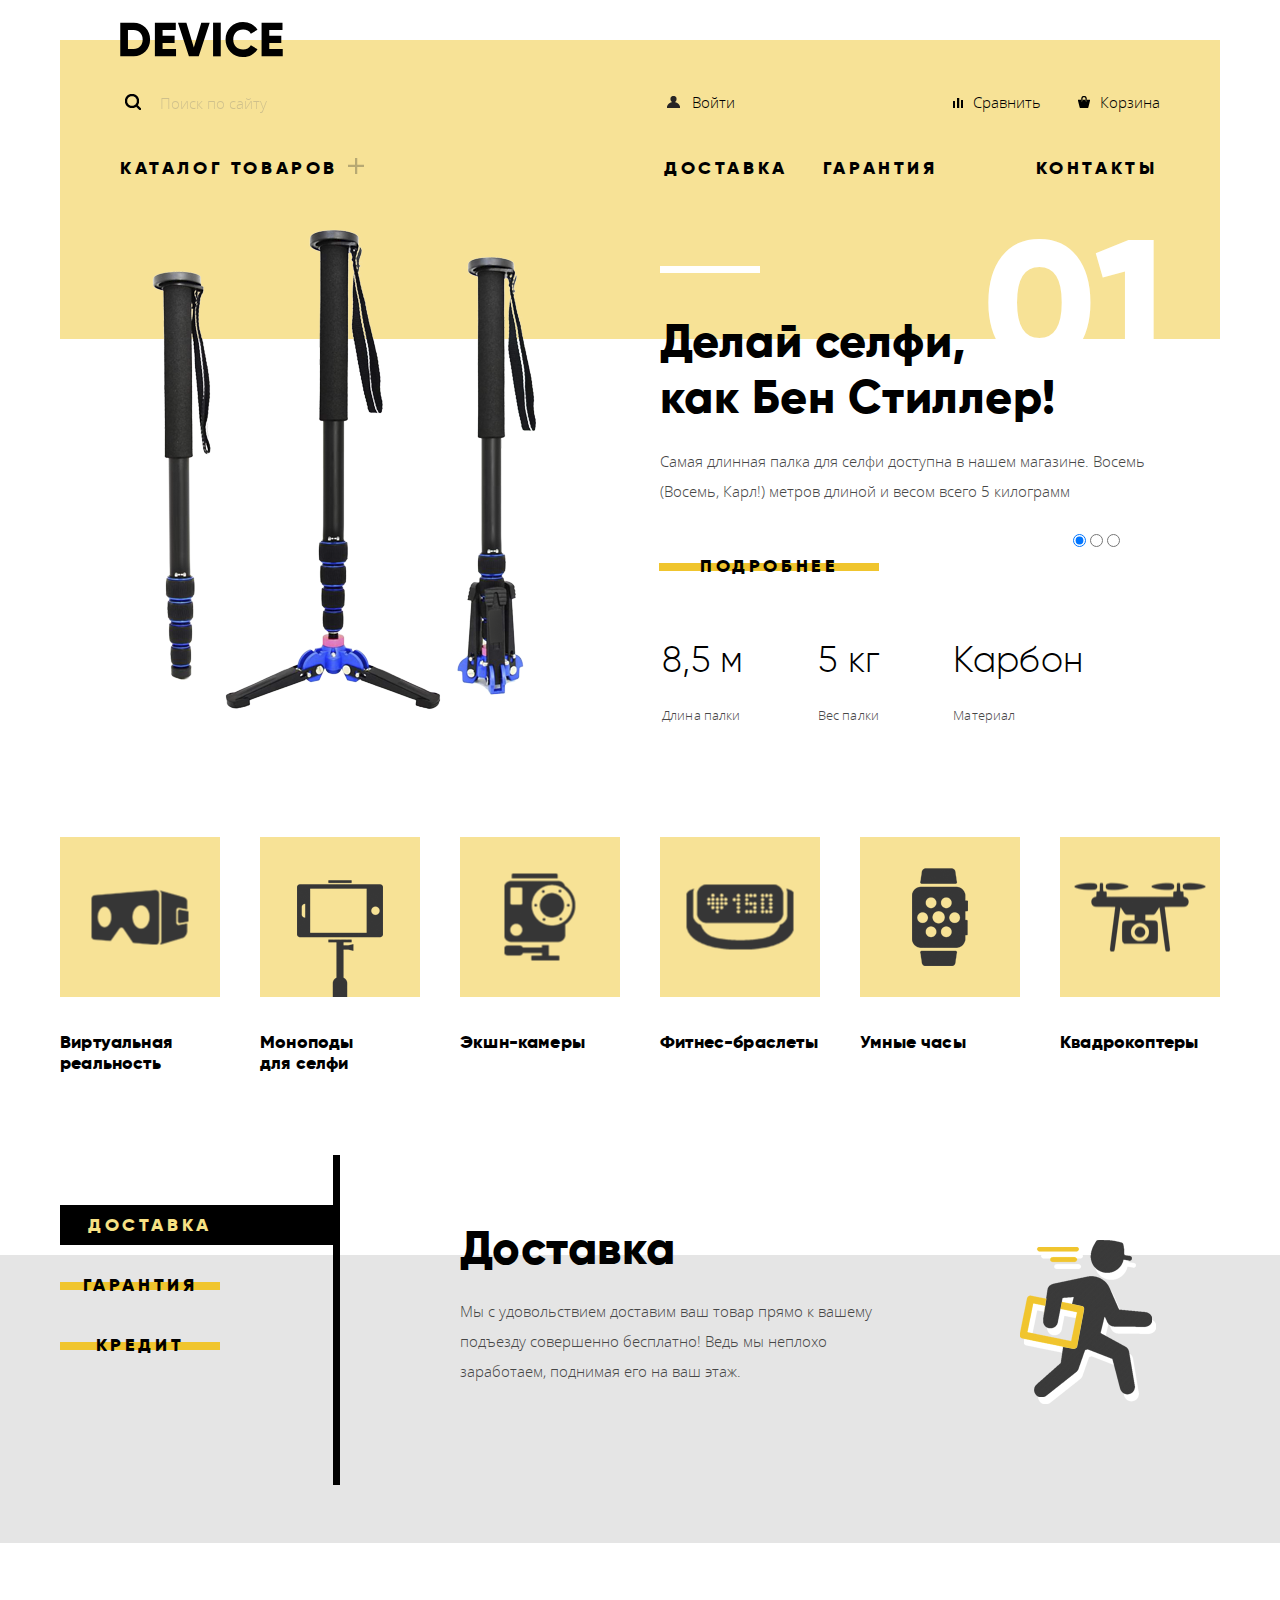
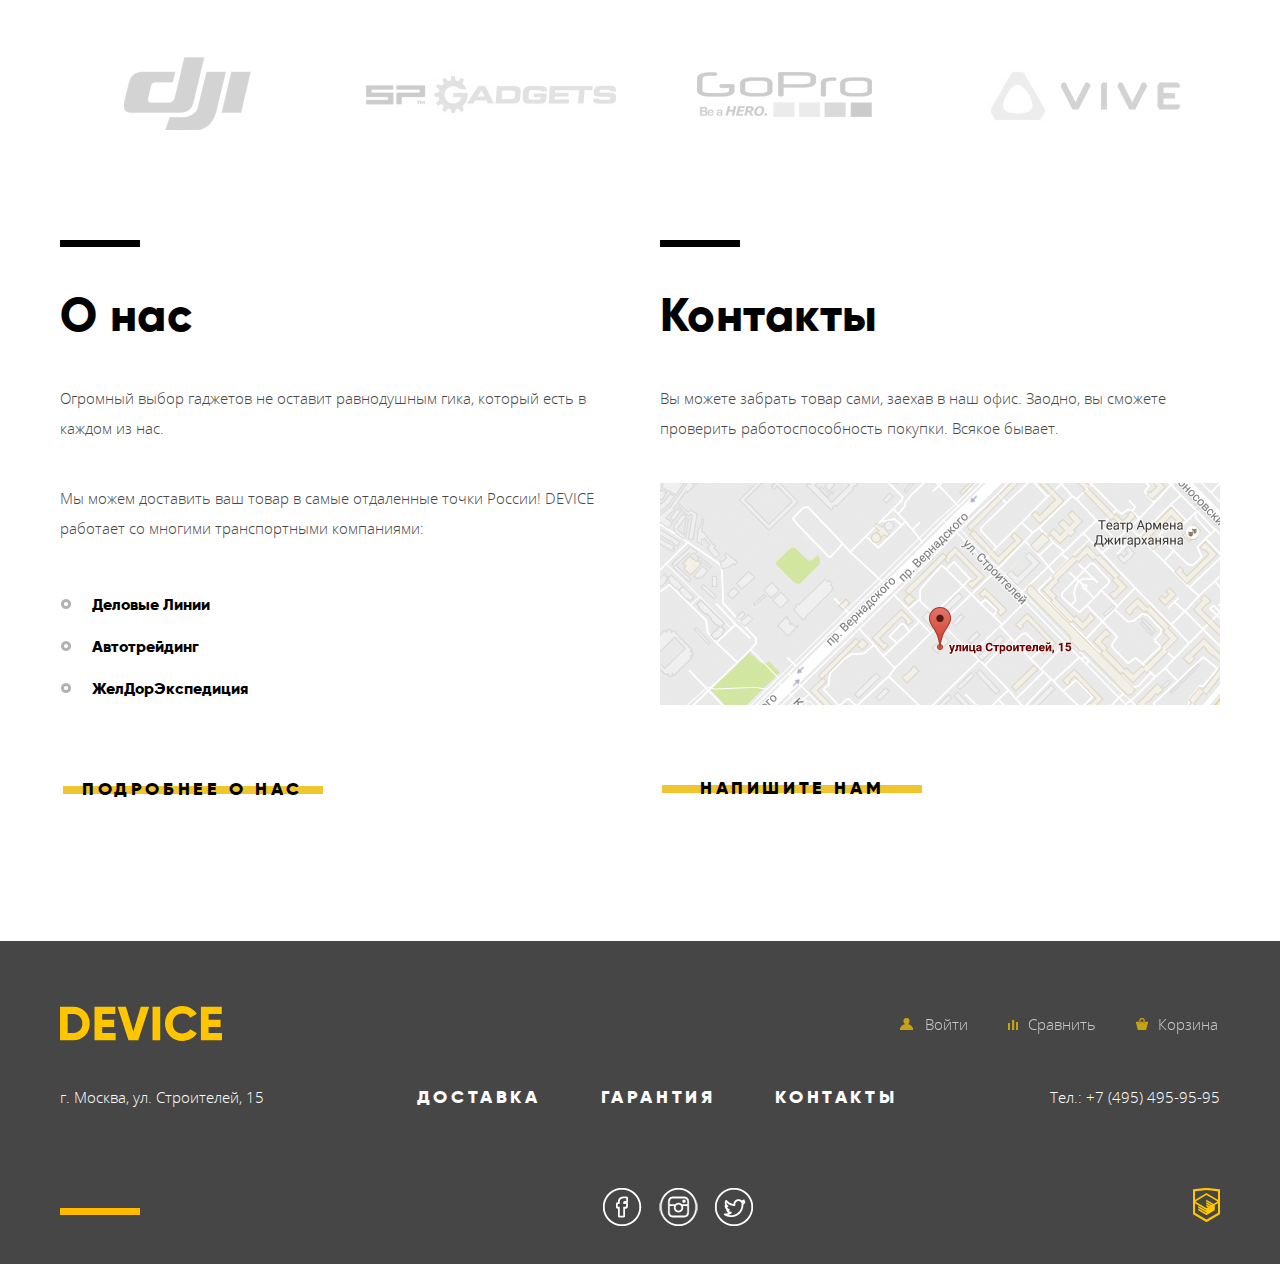
==== commit 5d1256aa: "Оформление страниц: Главная и Каталог" ====
--- a/index.html
+++ b/index.html
@@ -14,9 +14,12 @@
         <!--Контейнер с полем поиска, ссылками:
         на профиль, выйти, сравнить, корзина-->
         <div class="user-block">
-          <input class="user-block-search" type="text" name="search"
-          value="Поиск по сайту">
-          <a class="btn-search" href="#">Найти</a>
+          <div class="user-block-search-wrap">
+            <span class="user-block-search-ico"></span>
+            <input class="user-block-search" type="text" name="search"
+            placeholder="Поиск по сайту">
+            <a class="btn-search" href="#">Найти</a>
+          </div>
           <a class="user-block-login" href="#">Войти</a>
           <a class="user-block-compare" href="#">Сравнить</a>
           <a class="user-block-basket" href="#">Корзина</a>
@@ -26,9 +29,7 @@
           <ul class="main-nav-items">
             <li class="main-nav-item">
               <div class="main-nav-link-main">
-                <a class="main-nav-link" href="#">Каталог товаров</a>
-                <input class="catalog-menu catalog-menu-active" type="checkbox"
-                name="plus">
+                <a class="main-nav-link main-nav-link-plus" href="#">Каталог товаров</a>
               </div>
               <!--Выпадающее меню-->
               <div class="main-nav-link-sub">
@@ -141,11 +142,11 @@
                 в себе силы не пропускать занятия и соблюдать диету.
               </p>
               <!--Ссылка Подробнее с оформлением-->
-              <div class="btn-wrap">
-                <a class="btn" href="#">Подробнее</a>
+              <a class="btn" href="#">
                 <div class="btn-stroke">
                 </div>
-              </div>
+                Подробнее
+              </a>
               <table class="slider-table">
                 <tr>
                   <td>48 часов</td>
@@ -172,11 +173,11 @@
                 квадрокоптер оснащен мощным лазером,
                 замаскированным под стандартную камеру.</p>
                 <!--Ссылка Подробнее с оформлением-->
-                <div class="btn-wrap">
-                  <a class="btn" href="#">Подробнее</a>
+                <a class="btn" href="#">
                   <div class="btn-stroke">
                   </div>
-                </div>
+                  Подробнее
+                </a>
               <table class="slider-table">
                 <tr>
                   <td>800 м</td>
@@ -207,7 +208,7 @@
             <li class="popular-item">
               <a class="popular-link" href="#">
                 <div class="popular-link-square">
-                  <img src="img/index-popular-item-2.png" width="86" height="117"
+                  <img class="popular-img-bottom" src="img/index-popular-item-2.png" width="86" height="117"
                   alt="Моноподы для селфи">
                 </div>
                 <p>Моноподы для&nbsp;селфи</p>
@@ -253,7 +254,7 @@
         </div>
       </div>
       <!--Доставка Гарантия Кредит-->
-      <div class="services-position"> <!--?Для этого контейнера будем прописывать серый фон?-->
+      <div class="services-position">
         <div class="services-back">
         </div>
         <div class="services-container">
@@ -262,14 +263,18 @@
               <a class="btn btn-services-active">Доставка</a>
             </li>
             <li class="services-item">
-              <a class="btn" href="#">Гарантия</a>
-              <div class="btn-stroke btn-stroke-services">
-              </div>
+              <a class="btn" href="#">
+                <div class="btn-stroke-services">
+                </div>
+                Гарантия
+              </a>
             </li>
             <li class="services-item">
-              <a class="btn" href="#">Кредит</a>
-              <div class="btn-stroke btn-stroke-services">
-              </div>
+              <a class="btn" href="#">
+                <div class="btn-stroke-services">
+                </div>
+                Кредит
+              </a>
             </li>
           </ul>
           <div id="services-slider-1" class="services-slide">
@@ -353,7 +358,11 @@
                 ЖелДорЭкспедиция
               </li>
             </ul>
-            <a class="btn" href="#">Подробнее о нас</a>
+            <a class="btn" href="#">
+              <div class="btn-stroke-about">
+              </div>
+              Подробнее о нас
+            </a>
           </div>
           <!--Контакты-->
           <div class="info-contacts-find-us">
@@ -372,9 +381,12 @@
             <div class="find-us-map-popup">
               <img src="img/index-map-popup-2.jpg" width="960" height="559"
               alt="Карта">
-              <a class="btn btn-close"></a>
-            </div>
-            <a class="btn" href="#">Напишите нам</a>
+            </div>
+            <a class="btn" href="#">
+              <div class="btn-stroke-about">
+              </div>
+              Напишите нам
+            </a>
             <!--Контейнер с формой обратной связи-->
             <div class="form-write-us-card">
               <!--Закрыть форму-->
@@ -432,7 +444,7 @@
           <div class="footer-copyright">
             <a class="footer-copyright-link"
             href="https://htmlacademy.ru/intensive/htmlcss">
-              <img src="img/icon-HTMLacademy-logo.svg" width="27" height="34"
+              <img src="img/icon-HTMLacademy-logo.png" width="27" height="34"
               alt="htmlacademy.ru">
             </a>
           </div>
--- a/css/style.css
+++ b/css/style.css
@@ -1,7 +1,6 @@
 @import "header.css";
 @import "user_block.css";
 @import "main_nav2.css";
-@import "page_main.css";
 @import "sliders.css";
 @import "popular.css";
 @import "services.css";
@@ -57,6 +56,10 @@
   box-sizing: border-box;
 }
 
+.page-main {
+  width: auto;
+}
+
 .icon-search,
 .icon-user,
 .icon-compare,
@@ -85,7 +88,7 @@
 }
 
 .icon-compare{
-	background-position: -120px -21px ;
+	background-position: -120px -21px;
 	width: 10px;
 	height: 10px;
 }
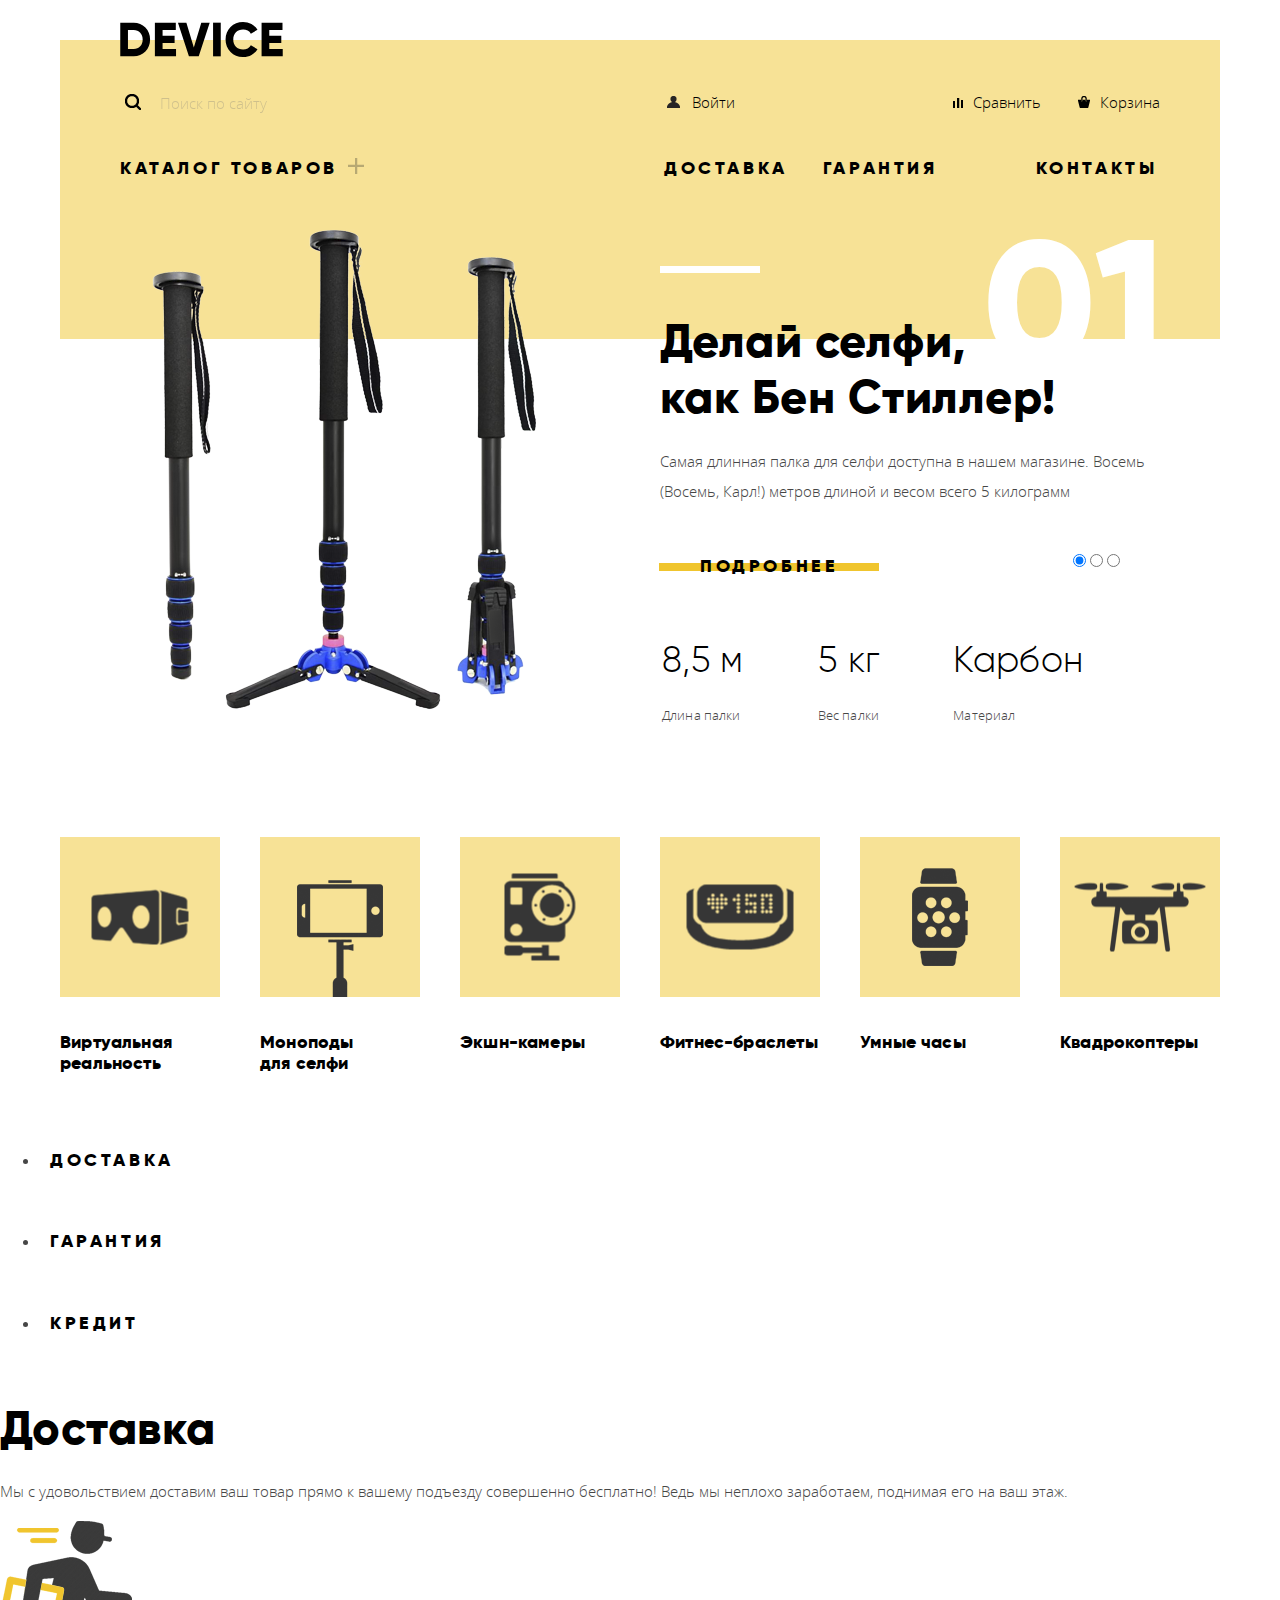
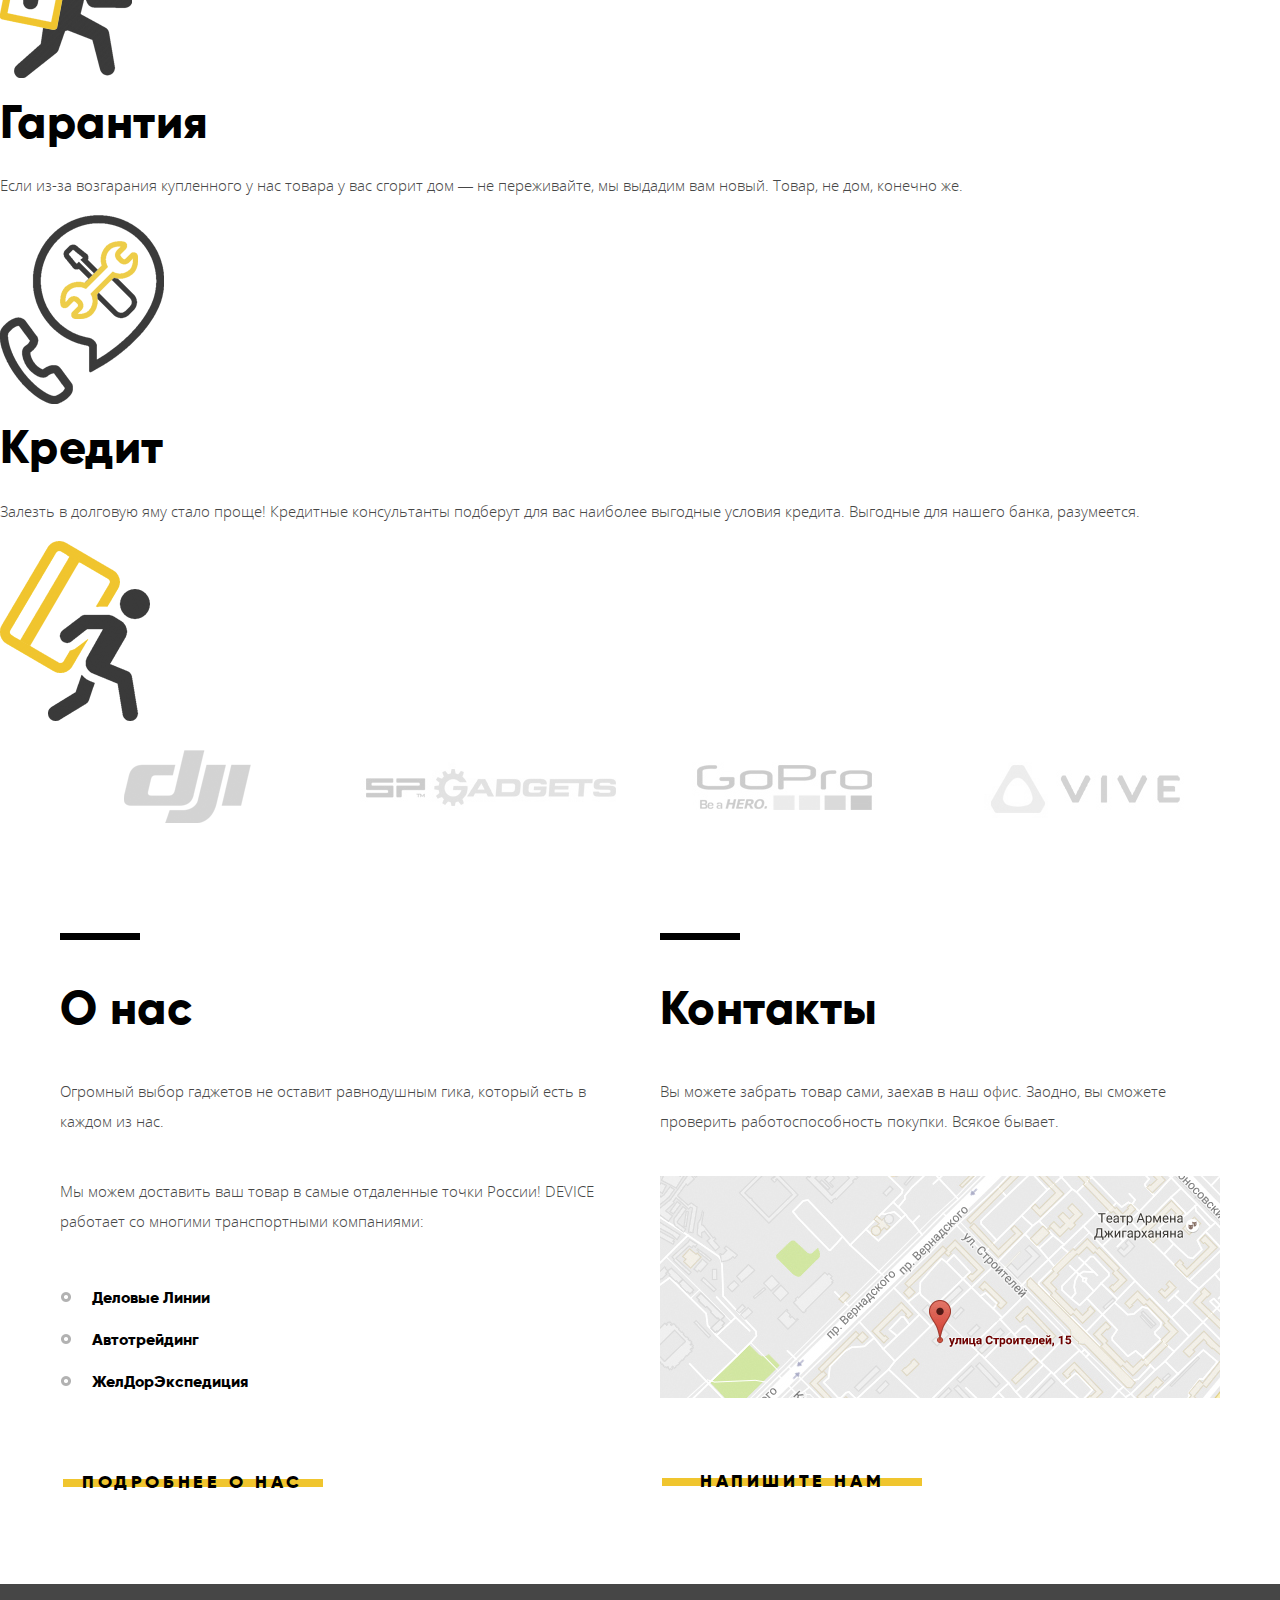
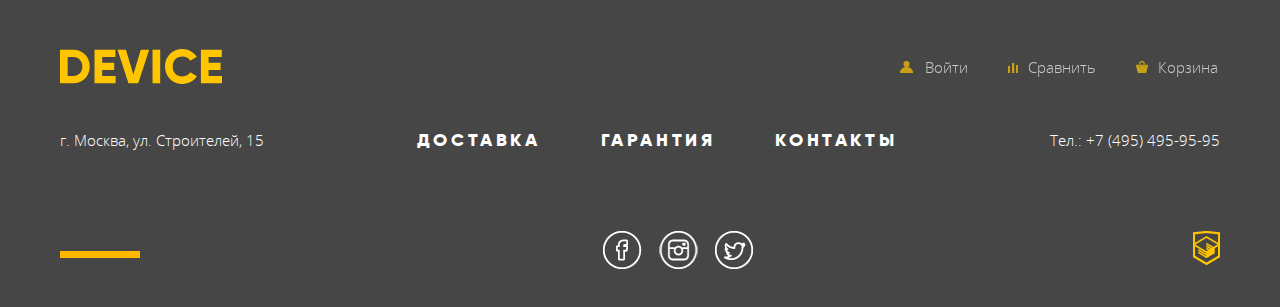
==== commit e4ed46d7: "Оформление Главной и Каталога" ====
--- a/index.html
+++ b/index.html
@@ -390,9 +390,10 @@
             <!--Контейнер с формой обратной связи-->
             <div class="form-write-us-card">
               <!--Закрыть форму-->
-              <a class="btn btn-close">
-                <img src="http://placehold.it/150x100" width="54"
-                height="54" alt="Закрыть"></a>
+              <a class="btn-close">
+                <img src="img/button-close.png" width="55"
+                height="55" alt="Закрыть">
+              </a>
               <form class="form-write-us" action="" method="post"> <!--?Какой action=""?-->
                 <label>Ваше имя:<br>
                   <input id="customer-name" type="text" name="name" value=""
--- a/css/style.css
+++ b/css/style.css
@@ -60,59 +60,1617 @@
   width: auto;
 }
 
-.icon-search,
-.icon-user,
-.icon-compare,
-.icon-cart,
-.main-menu-catalog-plus,
-.slider-choose-indicator,
-.tick-checkbox, .icon-user-footer,
-.icon-compare-footer,
-.icon-cart-footer,
-.icon-facebook,
-.icon-insta,
-.icon-twitter{
-	background: url('../img/sprites.png') no-repeat;
-}
-
-.icon-search{
-	background-position: -16px -16px ;
+/*Шапка — Обертка*/
+.main-header {
+  position: relative;
+  z-index: 1;
+  width: 100%;
+}
+
+/*Шапка - Центровщик*/
+.header-container {
+  margin: 0 auto;
+  margin-top: 40px;
+  padding: 0px 60px;
+  width: 1160px;
+  min-height: 186px;
+  background-color: rgba(247, 226, 150, 1);
+}
+
+/*Шапка - Лого*/
+.header-logo {
+  position: relative;
+  bottom: 18px;
+  width: 163px;
+  height: 35px;
+  margin-bottom: -5px;
+}
+
+.header-logo:hover {
+  opacity: 0.6;
+}
+
+.header-logo:active {
+  opacity: 0.3;
+}
+
+/*main-nav*/
+.main-nav {
+  width: auto;
+  margin: 0 auto;
+}
+
+/*Список с Главным меню*/
+.main-nav-items {
+  padding-left: 0px;
+  list-style-type: none;
+  font-size: 0;
+}
+
+.main-nav-item {
+  position: relative;
+  display: inline-block;
+  vertical-align: top;
+  font-size: 0;
+  margin-right: 300px;
+}
+
+.main-nav-item:nth-of-type(2) {
+  margin-right: 35px;
+}
+
+.main-nav-item:nth-of-type(3) {
+  margin-right: 98px;
+}
+
+.main-nav-item:nth-of-type(4) {
+  margin-right: 0;
+}
+
+/*Главное меню. Ссылки*/
+.main-nav-link {
+  display: inline-block;
+  margin-bottom: 40px;
+  font: 800 18px / 21.6px 'Gilroy', sans-serif;
+  text-transform: uppercase;
+  text-decoration: none;
+  letter-spacing: 3.6px;
+  color: rgba(0, 0, 0, 1);
+}
+
+.main-nav-link-plus::after {
+  opacity: 0.3;
+  content: "";
+  display: inline-block;
+  margin-left: 10px;
+  background-image: url('../img/sprites.png');
+  background-repeat: no-repeat;
+  background-position: -215px -17px ;
 	width: 16px;
 	height: 16px;
 }
 
-.icon-user{
-	background-position: -68px -20px ;
-	width: 13px;
+.main-nav-link:hover {
+  opacity: 0.6;
+}
+
+.main-nav-link:active {
+  opacity: 0.3;
+}
+
+/*Выпадающее меню*/
+.main-nav-link-sub {
+  position: absolute;
+  margin-left: -60px;
+  padding-left: 60px;
+  padding-bottom: 2px;
+  display: none;
+  width: 1160px;
+  background-color: rgba(247, 226, 150, 1);
+}
+
+.main-nav-item:hover .main-nav-link-sub {
+  display: block;
+}
+
+.sub-nav-items {
+  display: inline-block;
+  vertical-align: top;
+  padding-left: 0px;
+  margin-right: 60px;
+  list-style-type: none;
+  font-size: 0;
+}
+
+.sub-nav-link {
+  font: 300 15px / 36px 'Open Sans', sans-serif;
+  letter-spacing: 0.15px;
+  color: #000000;
+  text-decoration: none;
+}
+
+.sub-nav-link:hover {
+  opacity: 0.6;
+}
+
+.sub-nav-link:active {
+  opacity: 0.3;
+}
+
+
+/*user-block*/
+/*Поле поиска, ссылки: на профиль, войти/выйти, сравнить, корзина*/
+.user-block {
+  margin: 0 auto;
+  margin-bottom: 30px;
+  width: auto;
+  font-size: 0;
+
+}
+
+/*Оформление ссылок*/
+.user-block a {
+  display: inline-block;
+  vertical-align: baseline;
+  font: 300 15px / 30px 'Open Sans', sans-serif;
+  color: #000000;
+  text-decoration: none;
+}
+
+.user-block-search-wrap {
+  position: relative;
+  display: inline-block;
+  vertical-align: baseline;
+  margin-right: 40px;
+}
+
+/*Поле поиска*/
+.user-block-search {
+  opacity: 0.3;
+  display: inline-block;
+  vertical-align: top;
+  width: 356px;
+  height: 49px;
+  font: 300 15px / 30px 'Open Sans', sans-serif;
+  color: #000000;
+  background: none;
+  border: none;
+  padding-left: 40px;
+  border-bottom: 2px solid transparent;
+  outline: none;
+}
+
+.user-block-search:hover {
+  opacity: 0.7;
+  border-bottom-color: #000000;
+  outline: none;
+}
+
+.user-block-search:focus {
+  opacity: 1;
+  border-bottom-color: #000000;
+  outline: none;
+}
+
+.user-block-search-ico {
+  position: absolute;
+  pointer-events: none;
+  left: 5px;
+}
+
+.user-block-search-ico::before {
+  content: "";
+  display: inline-block;
+  vertical-align: baseline;
+  margin-right: 10px;
+  margin-top: 15px;
+  background-image: url('../img/sprites.png');
+  background-repeat: no-repeat;
+  background-position: -16px -16px ;
+	width: 16px;
+	height: 16px;
+}
+
+.btn-search {
+  visibility: hidden;
+  display: inline-block;
+  vertical-align: baseline;
+  padding: 6px;
+  padding-left: 17px;
+  margin-right: 66px;
+  width: 85px;
+  height: 49px;
+  border: 2px solid #000000;
+}
+
+.user-block-search:focus + .btn-search {
+    visibility: visible;
+    display: inline-block;
+    vertical-align: baseline;
+    margin-right: 66px;
+    padding: 6px;
+    padding-left: 17px;
+    width: 85px;
+    height: 49px;
+    border: 2px solid #000000;
+  }
+
+/*Ссылка войти*/
+.user-block-login {
+  display: inline-block;
+  vertical-align: baseline;
+  margin-right: 218px;
+}
+
+.user-block-login:hover {
+  opacity: 0.6;
+}
+
+.user-block-login:active {
+  opacity: 0.3;
+}
+
+.user-block-login::before {
+  content: "";
+  display: inline-block;
+  vertical-align: baseline;
+  margin-right: 10px;
+  margin-top: 10px;
+  background-image: url('../img/sprites.png');
+  background-repeat: no-repeat;
+  background-position: -68px -20px ;
+	width: 15px;
 	height: 12px;
 }
 
-.icon-compare{
-	background-position: -120px -21px;
+/*Ссылка в личный кабинет*/
+.user-block-person {
+  display: inline-block;
+  vertical-align: top;
+  margin-right: 20px;
+}
+
+.user-block-person:hover {
+  opacity: 0.6;
+}
+
+.user-block-person:active {
+  opacity: 0.3;
+}
+
+.user-block-person::before {
+  content: "";
+  display: inline-block;
+  vertical-align: baseline;
+  margin-right: 10px;
+  margin-top: 10px;
+  background-image: url('../img/sprites.png');
+  background-repeat: no-repeat;
+  background-position: -68px -20px;
+	width: 15px;
+	height: 12px;
+}
+
+/*Ссылка выйти*/
+.user-block-logout {
+  display: inline-block;
+  vertical-align: top;
+  margin-right: 67px;
+}
+
+.user-block-logout-active {
+  opacity: 0.3;
+}
+
+.user-block-logout:hover {
+  opacity: 0.6;
+}
+
+.user-block-logout:active {
+  opacity: 0.3;
+}
+
+/*Ссылка сравнить*/
+.user-block-compare {
+  display: inline-block;
+  vertical-align: top;
+  margin-right: 37px;
+}
+
+.user-block-compare::before {
+  content: "";
+  display: inline-block;
+  vertical-align: baseline;
+  margin-right: 10px;
+  margin-top: 10px;
+  background-image: url('../img/sprites.png');
+  background-repeat: no-repeat;
+  background-position: -120px -21px;
 	width: 10px;
 	height: 10px;
 }
 
-.icon-cart{
-	background-position: -167px -19px ;
+.user-block-compare:hover {
+  opacity: 0.6;
+}
+
+.user-block-compare:active {
+  opacity: 0.3;
+}
+
+/*Ссылка корзина*/
+.user-block-basket {
+  display: inline-block;
+  vertical-align: top;
+}
+
+.user-block-basket::before {
+  content: "";
+  display: inline-block;
+  vertical-align: baseline;
+  margin-right: 10px;
+  margin-top: 10px;
+  background-image: url('../img/sprites.png');
+  background-repeat: no-repeat;
+  background-position: -167px -19px;
 	width: 12px;
 	height: 12px;
 }
 
-.main-menu-catalog-plus{
-	background-position: -215px -17px ;
-	width: 16px;
-	height: 16px;
-}
-
-.slider-choose-indicator{
-	background-position: -270px -22px ;
+.user-block-basket:hover {
+  opacity: 0.6;
+}
+
+.user-block-basket:active {
+  opacity: 0.3;
+}
+
+/*sliders*/
+.slider-position {
+  width: 100%;
+  margin: 0 auto;
+}
+
+.slider-container {
+  position: relative;
+  width: 1160px;
+  margin: 0 auto;
+}
+
+/*Фон в шапке слайдера*/
+.slide-hat {
+  position: absolute;
+  min-width: 1160px;
+  min-height: 113px;
+  background-color: rgba(247, 226, 150, 1);
+
+}
+
+.slide-indicator {
+  position: absolute;
+  top: 320px;
+  right: 100px;
+}
+
+.index-slide {
+  position: relative;
+  display: none;
+  width: auto;
+  margin-bottom: 100px;
+  padding: 0 60px;
+  font-size: 0;
+}
+
+.index-slide-active {
+  display: block;
+}
+
+.slider-img {
+  display: inline-block;
+  vertical-align: top;
+  margin-right: 20px;
+  width: 480px;
+}
+
+.slider-img img {
+  margin-left: 32px;
+}
+
+.slider-content {
+  display: inline-block;
+  margin-left: 20px;
+  padding-left: 20px;
+  width: 520px;
+  font: 300 15px / 30px 'Open Sans', sans-serif;
+  color: #464646;
+}
+
+.slider-content a {
+  font: 800 18px / 21.6px 'Gilroy', sans-serif;
+  text-transform: uppercase;
+  letter-spacing: 3.6px;
+  color: #000000;
+  text-decoration: none;
+
+}
+
+.btn-wrap {
+  margin-bottom: 60px;
+}
+
+/*Описание в слайдере*/
+.slider-content-txt {
+  margin-bottom: 40px;
+}
+
+/*Заголовки на главной*/
+.index-content-header {
+  /*position: relative;*/
+  margin: 0;
+  margin-bottom: 20px;
+  font: 800 47px / 56.4px 'Gilroy', sans-serif;
+  letter-spacing: 0.47px;
+  color: #000000;
+}
+
+/*Порядковый номер (слайдер)*/
+.slider-number {
+  position: absolute;
+  top: -30px;
+  right: 52px;
+  font: 800 179.2px / 215.04px 'Gilroy', sans-serif;
+  letter-spacing: 1.792px;
+  color: #ffffff;
+}
+
+/*Слайдер. Таблица*/
+.slider-table {
+  width: auto;
+}
+
+/*Заголовок таблицы (слайдер)*/
+.slider-table th {
+  padding: 10px;
+  padding-left: 0;
+  text-align: left;
+  font: 300 13px / 20px Open Sans, sans-serif;
+  letter-spacing: 0.13px;
+  color: #464646;
+}
+
+/*Текст в таблице (слайдер)*/
+.slider-table td {
+  padding: 10px;
+  padding-left: 0;
+  padding-right: 72px;
+  font: 300 36px / 43.2px 'Gilroy', sans-serif;
+  letter-spacing: 0.36px;
+  color: #000000;
+}
+
+/*popular*/
+.popular-position {
+  width: 100%;
+}
+
+.popular-container {
+  width: 1160px;
+  margin: 0 auto;
+  margin-bottom: 65px;
+  font-size: 0;
+}
+
+.popular-items {
+  padding: 0;
+  margin: 0;
+}
+
+.popular-item {
+  display: inline-block;
+  vertical-align: top;
+  margin-right: 40px;
+  width: 160px;
+  font-size: 0;
+}
+
+.popular-item:last-child {
+  margin-right: 0px;
+}
+
+.popular-link {
+  text-decoration: none;
+  text-align: left;
+  font: 800 18px / 21.6px 'Gilroy', sans-serif;
+  letter-spacing: 0.18px;
+  color: rgba(0, 0, 0, 1);
+}
+
+.popular-link p {
+  margin: 0;
+  padding: 0;
+}
+
+.popular-link-square {
+  position: relative;
+  margin-bottom: 35px;
+  width: 160px;
+  height: 160px;
+  background-color: rgba(240, 197, 46, 0.5);
+}
+
+.popular-link-square img {
+  position: absolute;
+  top: 50%;
+  transform: translate(-50%, -50%);
+  left: 50%;
+}
+
+.popular-link-square img.popular-img-bottom {
+  position: absolute;
+  top: auto;
+  bottom: 0;
+  left: 50%;
+  transform: translate(-50%, 0);
+}
+
+.popular-item:hover .popular-link-square {
+  background-color: rgba(240, 197, 46, 1);
+}
+
+.popular-item:active img {
+  opacity: 0.3;
+}
+
+.popular-item:active p{
+  opacity: 0.3;
+}
+
+/*services*/
+.popular-position {
+  width: 100%;
+}
+
+.popular-container {
+  width: 1160px;
+  margin: 0 auto;
+  margin-bottom: 65px;
+  font-size: 0;
+}
+
+.popular-items {
+  padding: 0;
+  margin: 0;
+}
+
+.popular-item {
+  display: inline-block;
+  vertical-align: top;
+  margin-right: 40px;
+  width: 160px;
+  font-size: 0;
+}
+
+.popular-item:last-child {
+  margin-right: 0px;
+}
+
+.popular-link {
+  text-decoration: none;
+  text-align: left;
+  font: 800 18px / 21.6px 'Gilroy', sans-serif;
+  letter-spacing: 0.18px;
+  color: rgba(0, 0, 0, 1);
+}
+
+.popular-link p {
+  margin: 0;
+  padding: 0;
+}
+
+.popular-link-square {
+  position: relative;
+  margin-bottom: 35px;
+  width: 160px;
+  height: 160px;
+  background-color: rgba(240, 197, 46, 0.5);
+}
+
+.popular-link-square img {
+  position: absolute;
+  top: 50%;
+  transform: translate(-50%, -50%);
+  left: 50%;
+}
+
+.popular-link-square img.popular-img-bottom {
+  position: absolute;
+  top: auto;
+  bottom: 0;
+  left: 50%;
+  transform: translate(-50%, 0);
+}
+
+.popular-item:hover .popular-link-square {
+  background-color: rgba(240, 197, 46, 1);
+}
+
+.popular-item:active img {
+  opacity: 0.3;
+}
+
+.popular-item:active p{
+  opacity: 0.3;
+}
+
+/*logos*/
+.index-logos-position {
+  width: 100%;
+  margin: 0 auto;
+}
+
+.index-logos-container {
+  width: 1160px;
+  margin: 0 auto;
+  margin-bottom: 55px;
+}
+
+.index-logos-item {
+  float: left;
+  margin-right: 40px;
+  filter: grayscale(100%);
+  opacity: 0.2;
+}
+
+.index-logos-item:hover {
+  filter: grayscale(0);
+  opacity: 1;
+}
+
+.index-logos-item:last-of-type {
+  margin-right: 0px;
+}
+
+.index-logos-container::after {
+  content: "";
+  display: table;
+  clear: both;
+}
+
+/*about*/
+.info-contacts-position {
+  width: 100%;
+  margin: 0 auto;
+}
+
+.info-contacts-container {
+  width: 1160px;
+  margin: 0 auto;
+  margin-bottom: 40px;
+}
+
+.info-contacts-about {
+  float: left;
+  width: 560px;
+}
+
+.info-contacts-find-us {
+  float: right;
+  width: 560px;
+}
+
+.info-contacts-container::after {
+  content: "";
+  display: table;
+  clear: both;
+}
+
+.about-us-txt {
+  margin-top: 40px;
+  margin-bottom: 40px;
+}
+
+.find-us-txt {
+  margin-top: 40px;
+  margin-bottom: 40px;
+}
+
+.about-us-trans-partners {
+  padding: 0;
+  margin: 0;
+  margin-bottom: 60px;
+  list-style-type: none;
+}
+
+.info-contacts-about .btn {
+  margin-left: 12px;
+}
+
+.trans-partners-item {
+font: 800 16px / 40px 'Gilroy', sans-serif;
+color: #000000;
+}
+
+.trans-partners-item::before {
+  opacity: 0.3;
+  content: "";
+  display: inline-block;
+  vertical-align: baseline;
+  margin-right: 16px;
+  margin-top: 15px;
+  background-image: url('../img/sprites.png');
+  background-repeat: no-repeat;
+  background-position: -269px -21px;
+	width: 12px;
+	height: 12px;
+}
+
+.find-us-map img {
+  margin-bottom: 54px;
+}
+
+.info-contacts-find-us .btn {
+  margin-left: 30px;
+}
+
+.btn:hover .btn-stroke-about {
+  height: 100%;
+}
+
+.find-us-map-popup {
+  display: none;
+  position: fixed;
+  top: 50%;
+  left: 50%;
+  transform: translate(-50%, -50%);
+}
+
+.form-write-us-card {
+  display: none;
+  position: fixed;
+  top: 50%;
+  left: 50%;
+  transform: translate(-50%, -50%);
+  padding: 100px;
+  padding-top: 20px;
+  width: 960px;
+  height: 553px;
+  background-color: rgba(255, 255, 255, 1);
+}
+
+.form-write-us-card .btn-close {
+  margin-left: 766px;
+
+}
+
+.form-write-us {
+  width: auto;
+  margin: 0 auto;
+  font-size: 0;
+
+}
+
+.form-write-us label {
+  display: inline-block;
+  vertical-align: top;
+  margin-right: 40px;
+  margin-bottom: 35px;
+  font: 800 18px / 18px 'Gilroy', sans-serif;
+  color: rgba(0, 0, 0, 1);
+}
+
+.form-write-us label:nth-of-type(2) {
+  margin-right: 0;
+}
+
+.form-write-us input {
+  margin-top: 14px;
+  padding: 14px;
+  width: 360px;
+  height: 50px;
+  background-color: rgba(229, 229, 229, 0.5);
+  border: 0;
+  box-shadow: none;
+  font: 300 15px / 30px OpenSans, sans-serif;
+  color: rgba(70, 70, 70, 0.4);
+}
+
+.form-write-us textarea {
+  display: block;
+  margin-bottom: 50px;
+  padding: 14px;
+  width: 100%;
+  height: 156px;
+  background-color: rgba(229, 229, 229, 0.5);
+  border: 0;
+  box-shadow: 0;
+  font: 300 15px / 30px OpenSans, sans-serif;
+  color: rgba(70, 70, 70, 0.4);
+}
+
+.form-write-us p {
+  font: 800 18px / 18px 'Gilroy', sans-serif;
+  color: rgba(0, 0, 0, 1);
+}
+
+.form-write-us button {
+  font: 800 18px / 21.6px 'Gilroy', sans-serif;
+  text-transform: uppercase;
+  text-decoration: none;
+  letter-spacing: 3.6px;
+  color: rgba(0, 0, 0, 1);
+}
+
+
+/*catalog*/
+.page-main-container {
+  width: 100%;
+  margin: 0 auto;
+}
+
+/*Заголовок каталога*/
+.main-title {
+  margin: 0 auto;
+  margin-top: 33px;
+  margin-bottom: 15px;
+  padding: 0 60px;
+  width: 1160px;
+  font: 800 47px / 56.4px 'Gilroy', sans-serif;
+  letter-spacing: 0.47px;
+  color: rgba(0, 0, 0, 1);
+}
+
+/*Хлебные крошки под заголовком*/
+.breadcrumbs {
+  margin: 0 auto;
+  margin-bottom: 50px;
+
+  width: 1160px;
+  padding: 0 60px;
+  list-style-type: none;
+  font-size: 0;
+}
+
+.breadcrumbs-item {
+  opacity: 0.3;
+  display: inline-block;
+  vertical-align: top;
+  margin-right: 20px;
+}
+
+.breadcrumbs-item:hover {
+  opacity: 0.6;
+}
+
+.breadcrumbs-item:active {
+  opacity: 0.1;
+}
+
+.breadcrumbs-item a {
+  position: relative;
+  margin-right: 10px;
+  font: 300 14px / 36px 'Open Sans', sans-serif;
+  letter-spacing: 0.14px;
+  color: rgba(0, 0, 0, 0.3);
+  text-decoration: none;
+}
+
+.breadcrumbs-item a::after {
+  position: absolute;
+  right: -27px;
+  display: inline-block;
+  content: "〉";
+  font: 400 14px / 36px 'Open Sans', sans-serif;
+  color: rgba(0, 0, 0, 1);
+}
+
+.breadcrumbs-item p {
+  margin: 0;
+  font: 300 14px / 36px 'Open Sans', sans-serif;
+  letter-spacing: 0.14px;
+  color: rgba(0, 0, 0, 0.3)
+}
+
+/*Контейнер с фильтром, сортировкой, пагинацией*/
+.catalog {
+  position: relative;
+  margin: 0 auto;
+  padding: 0;
+  width: 1160px;
+  font-size: 0;
+}
+
+.catalog-filter-side {
+  position: absolute;
+  z-index: -3
+  left: -100px;
+  width: 468px;
+  background-color: rgba(238, 238, 238, 1);
+}
+
+.filter-title {
+  padding: 30px 60px;
+  width: 100%;
+  height: 70px;
+  background-color: rgba(219, 219, 219, 1)
+}
+
+/*Блок с формой фильтрации*/
+.catalog-filter {
+  display: inline-block;
+  vertical-align: top;
+  width: 300px;
+  background-color: rgba(239, 239, 239, 1);
+}
+
+.form-filter {
+  padding-left: 60px;
+}
+
+.form-filter label {
+  font: 300 14px / 40px OpenSans, sans-serif;
+  letter-spacing: 0.14px;
+  color: rgba(0, 0, 0, 1);
+}
+
+.color-label input[type="checkbox"] {
+  display: none;
+}
+
+.color-label {
+  position: relative;
+  display: block;
+  padding: 20px;
+  cursor: pointer;
+}
+
+.color-label input[type="checkbox"] + .checkbox-indicator {
+  position: absolute;
+  top: 28px;
+  left: -20px;
+  width: 23px;
+  height: 23px;
+  background-color: rgba(196, 196, 196, 1);
+}
+
+.color-label input[type="checkbox"]:checked + .checkbox-indicator::before {
+  content: "";
+  position: absolute;
+  top: 5px;
+  left: 5px;
+  background-image: url('../img/sprites.png');
+  background-repeat: no-repeat;
+  background-position: -315px -21px ;
+	width: 12px;
+	height: 12px;
+}
+
+.bluetooth-label input[type="radio"] {
+  display: none;
+}
+
+.bluetooth-label {
+  position: relative;
+  display: block;
+  padding: 20px;
+  cursor: pointer;
+}
+
+.bluetooth-label input[type="radio"] + .radio-indicator {
+  position: absolute;
+  top: 28px;
+  left: -20px;
+  width: 23px;
+  height: 23px;
+  border: 2px solid rgba(198, 198, 198, 1);
+  border-radius: 50%;
+}
+
+.bluetooth-label input[type="radio"]:checked + .radio-indicator::before {
+  content: "";
+  position: absolute;
+  top: 5px;
+  left: 5px;
+  background-image: url('../img/sprites.png');
+  background-repeat: no-repeat;
+  background-position: -270px -22px ;
 	width: 10px;
 	height: 10px;
 }
 
-.tick-checkbox{
-	background-position: -315px -21px ;
+.btn-stroke-form {
+  position: absolute;
+  z-index: -1;
+  top: 50%;
+  transform: translate(-50%, -50%);
+  left: 50%;
+  display: block;
+  width: 200px;
+  height: 8px;
+  background-color: rgba(240, 197, 46, 1);
+  transition: height .2s;
+}
+
+.btn-show {
+  height: 40px;
+  background-color: rgba(239, 239, 239, 1);
+  border: 0;
+}
+
+/*Заголовок фильтра*/
+.filter-title {
+  margin: 0;
+  font: 800 16px / 19.2px 'Gilroy', sans-serif;
+  text-transform: uppercase;
+  letter-spacing: 3.2px;
+  color: rgba(0, 0, 0, 1)
+}
+
+.filter-txt {
+  padding-top: 10px;
+  font: 800 18px / 21.6px 'Gilroy', sans-serif;
+  letter-spacing: 0.18px;
+  color: rgba(0, 0, 0, 1);
+  border-top: 2px solid rgba(0, 0, 0, 1);
+}
+
+.color-choose {
+  display: block;
+}
+
+/*Блок с содержанием*/
+.catalog-content {
+  display: inline-block;
+  vertical-align: top;
+  width: 820px;
+}
+
+/*Инструменты сортировки*/
+.catalog-sort {
+  display: block;
+  height: 70px;
+  margin: 0;
+  padding: 20px 60px;
+  font-size: 0;
+  background-color: rgba(0, 0, 0, 0.08)
+
+}
+
+/*Заголовок сортировки*/
+.catalog-sort-title {
+  display: inline-block;
+  margin: 0;
+  margin-right: 40px;
+  font: 800 16px / 19.2px 'Gilroy', sans-serif;
+  text-transform: uppercase;
+  letter-spacing: 3.2px;
+  color: rgba(0, 0, 0, 1)
+}
+
+.catalog-sort-menu {
+  display: inline-block;
+  margin: 0;
+  margin-right: 120px;
+  padding-left: 0px;
+  list-style-type: none;
+  font-size: 0;
+}
+
+.sort-menu-item {
+  display: inline-block;
+  margin-right: 20px;
+}
+
+.sort-menu-item a {
+  font: 300 14px / 36px 'Open Sans', sans-serif;
+  letter-spacing: 0.14px;
+  color: rgba(0, 0, 0, 0.3);
+  text-decoration: none;
+}
+
+.sort-menu-arrow-up {
+  display: inline-block;
+  width: 17px;
+  height: 9px;
+  border: 10px solid transparent;
+  border-bottom: 10px solid rgba(0, 0, 0, 0.2);
+}
+
+.sort-menu-arrow-down {
+  position: relative;
+  top: 8px;
+  display: inline-block;
+  width: 17px;
+  height: 9px;
+  border: 10px solid transparent;
+  border-top: 10px solid rgba(0, 0, 0, 0.2);
+}
+
+/*Контейнер с выдачей товаров*/
+.catalog-items {
+  display: block;
+  padding: 60px 0 60px 60px;
+}
+
+/*Карточка товара*/
+.item-inner {
+  position: relative;
+  margin-bottom: 30px;
+}
+
+.item-to-basket {
+  display: none;
+  position: absolute;
+  width: 100%;
+  height: 100%;
+  top: 0;
+  left: 0;
+  text-align: center;
+  background-color: rgba(238, 238, 238, 0.7);
+}
+
+.item-to-basket-inner {
+  display: block;
+  position: absolute;
+  top: 50%;
+  left: 50%;
+  transform: translate(-50%, -50%);
+  text-align: center;
+}
+
+.item-to-basket .btn {
+  /*display: none;*/
+  margin-bottom: 0;
+  margin-top: 40px;
+}
+
+
+.btn-basket-txt-wrap {
+  position: relative;
+}
+
+.btn-stroke-basket {
+  position: absolute;
+
+  top: 50%;
+  transform: translate(-50%, -50%);
+  left: 50%;
+  display: block;
+  width: 200px;
+  height: 8px;
+  background-color: rgba(240, 197, 46, 1);
+  transition: height .2s;
+}
+
+.item-to-basket .btn:hover .btn-stroke-basket {
+  height: 100%;
+}
+
+.add-to-compare {
+  font: 300 13px / 36px 'Open Sans', sans-serif;
+  letter-spacing: 0.13px;
+  color: rgba(0, 0, 0, 0.5);
+  text-decoration: none;
+}
+
+.catalog-item {
+  position: relative;
+  display: inline-block;
+  vertical-align: top;
+  width: 360px;
+  margin-bottom: 40px;
+  font-size: 0;
+}
+
+.catalog-item:hover {
+  cursor: pointer;
+}
+
+.catalog-item:hover .item-to-basket {
+  display: block;
+}
+
+.catalog-item:nth-of-type(odd) {
+  margin-right: 40px;
+}
+
+.catalog-item img {
+  display: block;
+}
+
+.item-name {
+  display: inline-block;
+  vertical-align: top;
+  margin-right: 10px;
+  width: 72%;
+  font: 800 18px / 21.6px Gilroy, sans-serif;
+  letter-spacing: 0.18px;
+  color: rgba(0, 0, 0, 1);
+  text-decoration: none;
+}
+
+.item-price {
+  float: right;
+  display: inline-block;
+  vertical-align: top;
+  margin: 0;
+  font: 300 16px / 19.2px Gilroy, sans-serif;
+  letter-spacing: 0.16px;
+  color: rgba(0, 0, 0, 1);
+  text-decoration: none;
+}
+
+/*Контейнер с пагинацией*/
+.pagination-items {
+  display: block;
+  margin: 0 auto;
+  margin-bottom: 70px;
+  padding: 0;
+  width: auto;
+  height: 70px;
+  font-size: 0;
+  background-color: rgba(0, 0, 0, 0.08)
+}
+
+.pagination-item {
+  display: inline-block;
+  vertical-align: top;
+  margin: 30px;
+}
+
+.pagination-item:first-of-type {
+  margin-right: 200px;
+}
+
+.pagination-item:nth-of-type(4) {
+  margin-right: 200px;
+}
+
+.pagination-items a {
+  font: 800 16px / 19.2px Gilroy, sans-serif;
+  text-transform: uppercase;
+  text-decoration: none;
+  letter-spacing: 3.2px;
+  color: rgba(0, 0, 0, 1)
+}
+
+/*btn*/
+
+.btn {
+  position: relative;
+  display: inline-block;
+  padding: 10px;
+  margin-bottom: 40px;
+  font: 800 18px / 21.6px 'Gilroy', sans-serif;
+  text-transform: uppercase;
+  text-decoration: none;
+  letter-spacing: 3.6px;
+  color: rgba(0, 0, 0, 1);
+  text-align: center;
+}
+
+.slider-content .btn {
+  margin-left: 30px;
+}
+
+.btn-stroke {
+  position: absolute;
+  z-index: -1;
+  top: 50%;
+  transform: translate(-50%, -50%);
+  left: 50%;
+  display: block;
+  width: 220px;
+  height: 8px;
+  background-color: rgba(240, 197, 46, 1);
+  transition: height .2s;
+}
+
+.btn:hover .btn-stroke {
+  height: 100%;
+}
+
+.btn:active {
+  color: rgba(0, 0, 0, 0.3);
+}
+
+.btn-stroke-about {
+  position: absolute;
+  z-index: -1;
+  top: 50%;
+  transform: translate(-50%, -50%);
+  left: 50%;
+  display: block;
+  width: 260px;
+  height: 8px;
+  background-color: rgba(240, 197, 46, 1);
+  transition: height .2s;
+}
+
+
+/*stroke*/
+.stroke {
+  display: block;
+  margin-top: 40px;
+  margin-bottom: 40px;
+  width: 80px;
+  height: 7px;
+}
+
+.stroke-white {
+  width: 100px;
+  background-color: rgba(255, 255, 255, 1);
+}
+
+.stroke-black {
+  background-color: rgba(0, 0, 0, 1);
+}
+
+.stroke-yellow {
+  float: left;
+  display: inline-block;
+  vertical-align: baseline;
+  margin: 0;
+  margin-top: 20px;
+  background-color: rgba(255, 186, 0, 1);
+}
+
+/*footer*/
+.main-footer {
+  width: 100%;
+  margin: 0 auto;
+  background-color: rgba(70, 70, 70, 1);
+}
+
+.footer-container {
+  margin: 0 auto;
+  padding-top: 65px;
+  width: 1160px;
+  min-height: 323px;
+  background-color: rgba(70, 70, 70, 1);
+}
+
+.footer-user-block {
+  margin: 0 auto;
+  margin-bottom: 35px;
+  width: 1160px;
+  font-size: 0px;
+}
+
+.footer-logo {
+  display: inline-block;
+  vertical-align: top;
+  margin-right: 678px;
+}
+
+.footer-user-block .user-block-login {
+  display: inline-block;
+  vertical-align: top;
+  margin-right: 40px;
+}
+
+.footer-user-block .user-block-compare {
+  display: inline-block;
+  vertical-align: top;
+  margin-right: 40px;
+}
+
+.footer-user-block .user-block-basket {
+  display: inline-block;
+  vertical-align: top;
+}
+
+.footer-user-block a {
+  display: inline-block;
+  font: 300 15px / 36px 'Open Sans', sans-serif;
+  color: rgba(255, 255, 255, 1);
+  text-decoration: none;
+}
+
+.footer-user-block-login::before {
+  content: "";
+  display: inline-block;
+  margin-right: 10px;
+  background-image: url('../img/sprites.png');
+  background-repeat: no-repeat;
+  background-position: -20px -68px ;
+	width: 15px;
+	height: 12px;
+}
+
+.footer-user-block-login {
+  opacity: 0.7;
+}
+
+.footer-user-block-login:hover {
+  opacity: 1;
+}
+
+.footer-user-block-login:active {
+  opacity: 0.3;
+}
+
+.footer-user-block-login::before {
+  content: "";
+  display: inline-block;
+  margin-right: 10px;
+  background-image: url('../img/sprites.png');
+  background-repeat: no-repeat;
+  background-position: -20px -68px ;
+	width: 15px;
+	height: 12px;
+}
+
+.footer-user-block-compare::before {
+  content: "";
+  display: inline-block;
+  margin-right: 10px;
+  background-image: url('../img/sprites.png');
+  background-repeat: no-repeat;
+  background-position: -70px -70px ;
+	width: 10px;
+	height: 10px;
+}
+
+.footer-user-block-compare {
+  opacity: 0.7;
+}
+
+.footer-user-block-compare:hover {
+  opacity: 1;
+}
+
+.footer-user-block-compare:active {
+  opacity: 0.3;
+}
+
+.footer-user-block-basket::before {
+  content: "";
+  display: inline-block;
+  margin-right: 10px;
+  background-image: url('../img/sprites.png');
+  background-repeat: no-repeat;
+  background-position: -117px -67px ;
 	width: 12px;
-	height: 7px;
-}
+	height: 12px;
+}
+
+.footer-user-block-basket {
+  opacity: 0.7;
+}
+
+.footer-user-block-basket:hover {
+  opacity: 1;
+}
+
+.footer-user-block-basket:active {
+  opacity: 0.3;
+}
+
+.footer-nav-contacts {
+  margin: 0 auto;
+  margin-bottom: 70px;
+  width: auto;
+  font-size: 0;
+  text-align: center;
+}
+
+.footer-nav-contacts::after {
+  content: "";
+  display: table;
+  clear: both;
+}
+
+.footer-nav-contacts p {
+  margin-top: 0;
+  margin-bottom: 0;
+}
+
+.footer-address {
+  float: left;
+  display: inline-block;
+  vertical-align: top;
+  padding: 5px 5px 5px 0;
+  font: 300 15px / 30px 'Open Sans', sans-serif;
+  color: rgba(255, 255, 255, 1);
+  text-decoration: none;
+}
+
+.footer-nav {
+  display: inline-block;
+  vertical-align: top;
+  width: auto;
+  margin: 0 auto;
+}
+
+.footer-nav-link {
+  display: inline-block;
+  vertical-align: top;
+  padding: 10px;
+  margin-right: 40px;
+  margin-bottom: 0;
+  font: 800 18px / 21.6px 'Gilroy', sans-serif;
+  text-transform: uppercase;
+  text-decoration: none;
+  letter-spacing: 3.6px;
+  color: rgba(255, 255, 255, 1);
+  text-decoration: none;
+}
+
+.footer-nav-link:nth-of-type(3) {
+  margin-right: 0px;
+}
+
+.footer-phone {
+  float: right;
+  display: inline-block;
+  vertical-align: top;
+  padding: 5px 0 5px 5px;
+  font: 300 15px / 30px 'Open Sans', sans-serif;
+  color: rgba(255, 255, 255, 1);
+  text-decoration: none;
+}
+
+.footer-social {
+  margin: 0 auto;
+  width: auto;
+  font-size: 0;
+  text-align: center;
+}
+
+.footer-social::after {
+  content: "";
+  display: table;
+  clear: both;
+}
+
+.footer-social-items {
+  display: inline-block;
+  vertical-align: top;
+  width: auto;
+  margin: 0 auto;
+  font-size: 0;
+  text-align: center;
+}
+
+.social-btn {
+  position: relative;
+  display: inline-block;
+  vertical-align: top;
+  margin-right: 16px;
+  font-size: 0;
+  width: 40px;
+  height: 40px;
+}
+
+.social-btn::before {
+  content: "";
+  width: 40px;
+  height: 40px;
+  position: absolute;
+  background-image: url('../img/sprites.png');
+  background-repeat: no-repeat;
+}
+
+.social-btn-fb::before {
+  background-position: -155px -55px;
+	width: 40px;
+	height: 40px;
+}
+
+.social-btn-insta::before {
+  background-position: -205px -55px;
+	width: 40px;
+	height: 40px;
+}
+
+.social-btn-twi::before {
+  background-position: -255px -55px;
+	width: 40px;
+	height: 40px;
+}
+
+.footer-copyright {
+  float: right;
+  display: inline-block;
+  vertical-align: baseline;
+}
